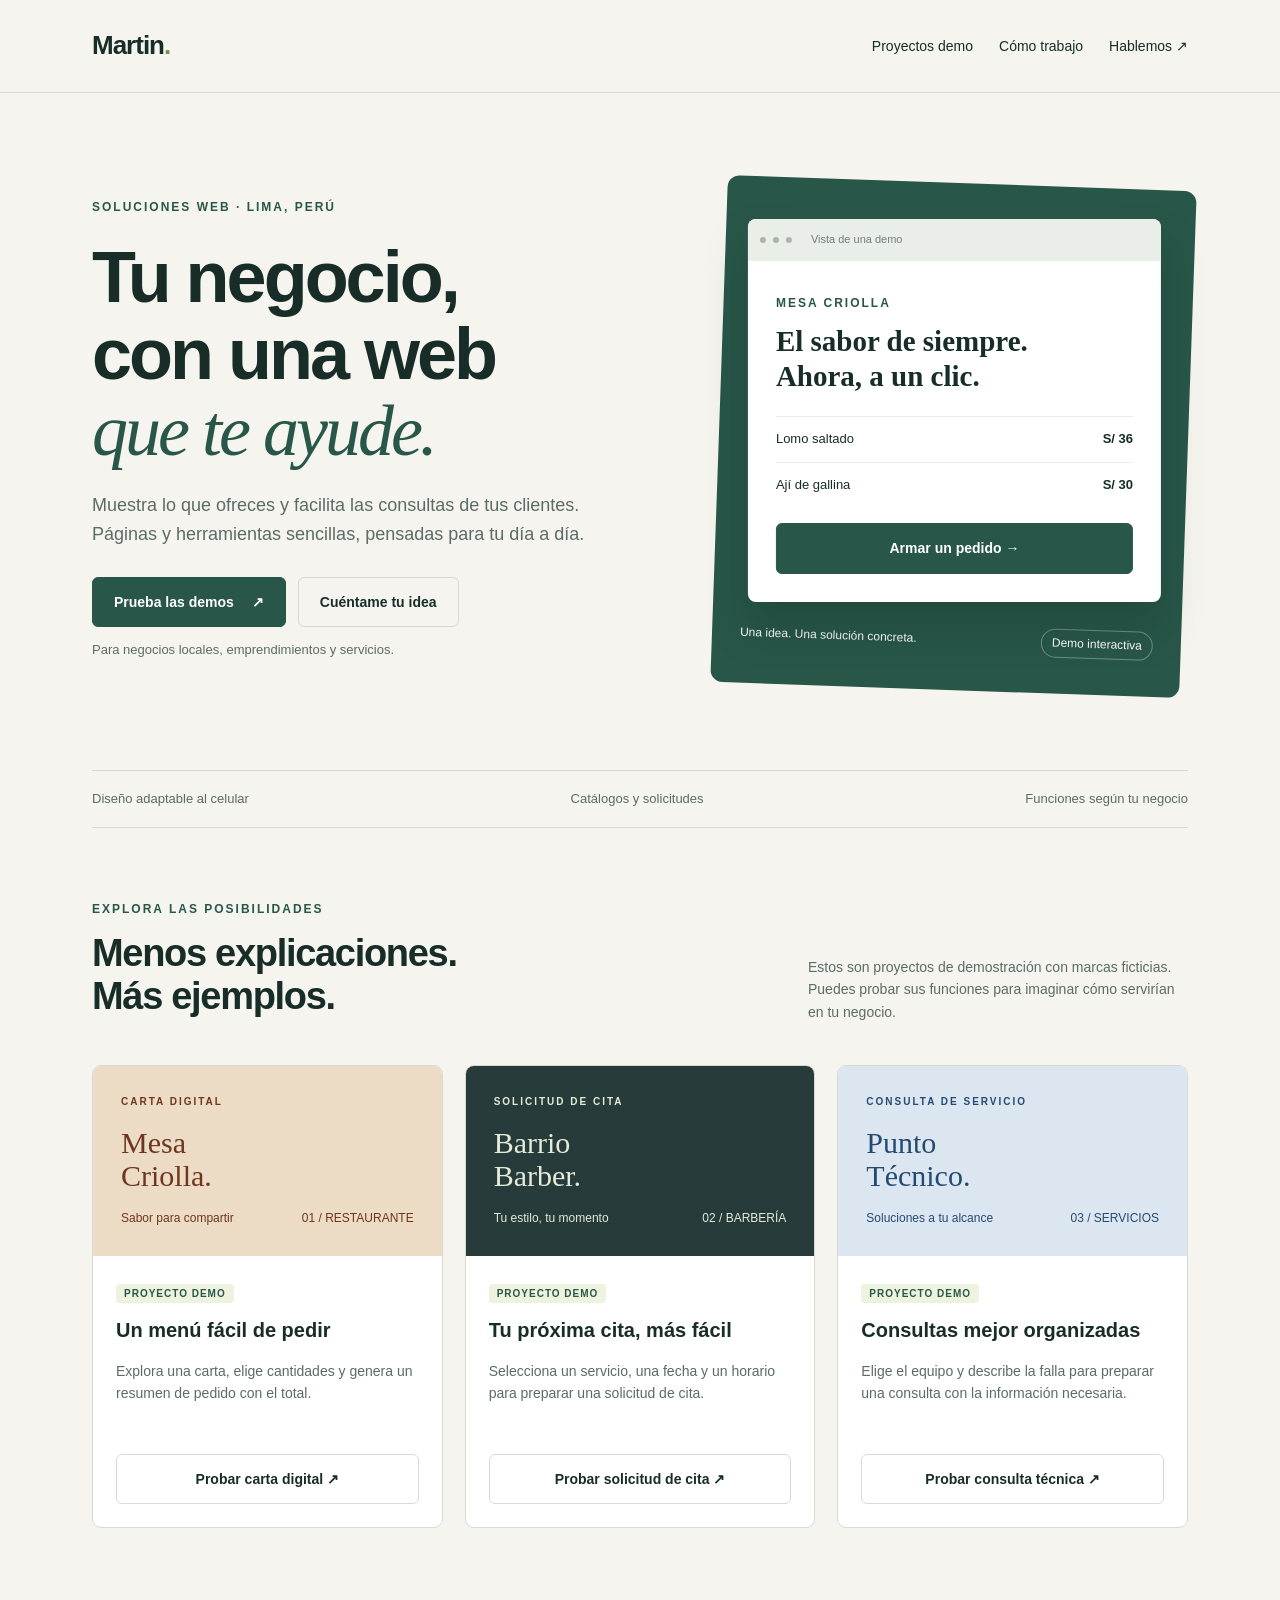
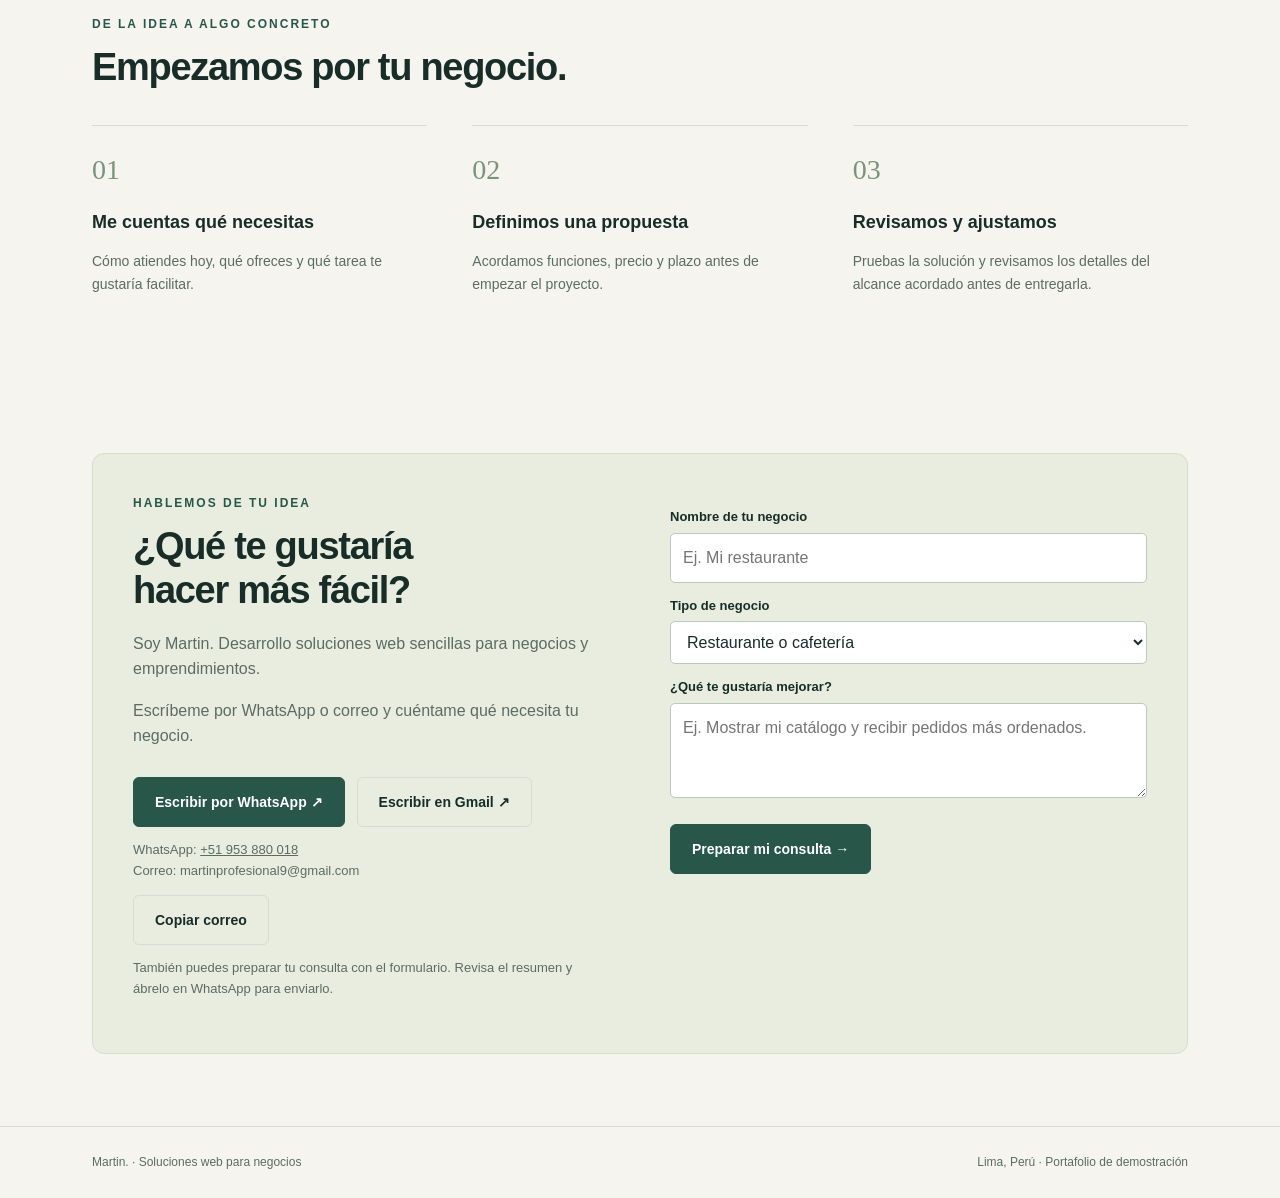
==== index.html @ ef08a2a0 "Add files via upload" ====
<!doctype html>
<html lang="es">
<head>
<meta charset="utf-8"><meta name="viewport" content="width=device-width, initial-scale=1">
<title>Martin · Webs para negocios</title>
<meta name="description" content="Páginas web y herramientas sencillas para tu negocio. Explora las demos interactivas de Martin en Lima.">
<style>
:root{--paper:#f5f4ef;--ink:#182d28;--green:#285749;--line:#d6dcd3;--muted:#5c6c64;--accent:#dbec9a}*{box-sizing:border-box}html{scroll-behavior:smooth}body{margin:0;background:var(--paper);color:var(--ink);font:16px/1.6 'Segoe UI',sans-serif}a{color:inherit}button,input,select,textarea{font:inherit}button,a,input,textarea,select{outline-offset:5px}button{cursor:pointer}.wrap{max-width:1160px;margin:auto;padding:0 32px}header{padding:25px 0;border-bottom:1px solid var(--line)}nav{display:flex;align-items:center;justify-content:space-between;gap:20px}.brand{text-decoration:none;font-weight:750;font-size:26px;letter-spacing:-1px}.brand span{color:#709443}nav .links{display:flex;gap:26px;font-size:14px}nav a{text-decoration:none}.hero{display:grid;grid-template-columns:1.2fr 1fr;gap:64px;align-items:center;padding:90px 0 80px}.eyebrow{text-transform:uppercase;font-size:12px;letter-spacing:2px;font-weight:700;color:var(--green)}h1{font-size:clamp(42px,5.8vw,72px);line-height:1.06;letter-spacing:-3px;font-weight:650;margin:22px 0}h1 em{font-family:Georgia,serif;font-weight:400;color:var(--green)}.lead{color:var(--muted);font-size:18px;max-width:510px} .btn{display:inline-flex;align-items:center;justify-content:center;gap:18px;background:var(--green);color:white;border:1px solid var(--green);padding:13px 21px;border-radius:6px;text-decoration:none;font-weight:600;font-size:14px}.btn.light{background:transparent;color:var(--ink);border-color:var(--line)}.actions{display:flex;gap:12px;flex-wrap:wrap;margin-top:28px}.small{font-size:13px;color:var(--muted)}.preview{background:var(--green);padding:36px 28px;border-radius:12px;position:relative;transform:rotate(2deg)}.window{background:#fff;border-radius:8px;overflow:hidden;box-shadow:0 25px 40px #10251d40;transform:rotate(-2deg)}.windowbar{background:#e9eee8;padding:12px;color:#708078;font-size:11px;display:flex;gap:7px;align-items:center}.dot{width:6px;height:6px;background:#a8b6a8;border-radius:50%}.windowbody{padding:28px}.windowbody h3{font-family:Georgia,serif;font-size:29px;line-height:1.2;margin:10px 0 22px}.productline{display:flex;justify-content:space-between;border-top:1px solid #e9eee8;padding:12px 0;font-size:13px}.previewnote{display:flex;justify-content:space-between;align-items:center;color:white;font-size:12px;margin-top:23px}.pill{border:1px solid #ffffff55;padding:4px 10px;border-radius:30px}.strip{display:flex;gap:20px;justify-content:space-between;border-block:1px solid var(--line);padding:18px 0;color:var(--muted);font-size:13px}section{padding:72px 0}h2{font-size:38px;line-height:1.15;letter-spacing:-1.3px;margin:12px 0 18px}.sectionhead{display:flex;justify-content:space-between;align-items:end;gap:30px;margin-bottom:28px}.sectionhead p{max-width:380px;color:var(--muted);font-size:14px}.projects{display:grid;grid-template-columns:repeat(3,1fr);gap:22px}.card{background:white;border:1px solid var(--line);border-radius:9px;overflow:hidden}.cardart{height:190px;padding:28px;display:flex;flex-direction:column;justify-content:space-between}.food{background:#ecdbc5;color:#6f351e}.barber{background:#263b3a;color:#e4ebd9}.tech{background:#dce6f0;color:#254a70}.arttag{font-size:10px;letter-spacing:2px;font-weight:700}.arttitle{font-family:Georgia,serif;font-size:30px;line-height:1.1}.artbottom{display:flex;justify-content:space-between;font-size:12px}.cardbody{padding:23px}.cardbody h3{margin:9px 0;font-size:20px}.cardbody p{color:var(--muted);font-size:14px;min-height:68px}.badge{font-size:10px;font-weight:700;letter-spacing:1px;color:var(--green);background:#edf3df;padding:4px 8px;border-radius:4px}.card button{width:100%;margin-top:12px}.process{display:grid;grid-template-columns:repeat(3,1fr);gap:45px;margin-top:35px}.step{border-top:1px solid var(--line);padding-top:22px}.num{font-family:Georgia,serif;color:#79947b;font-size:28px}.step h3{font-size:18px;margin:15px 0 9px}.step p{font-size:14px;color:var(--muted)}.contact{background:#e8eddf;border:1px solid #d4dfc7;border-radius:12px;padding:40px;display:grid;grid-template-columns:1fr 1fr;gap:60px}.contact p{color:var(--muted)}label{display:block;font-size:13px;font-weight:600;margin:13px 0 5px}input,select,textarea{width:100%;padding:11px 12px;background:#fff;border:1px solid #bbc9bb;border-radius:5px;color:var(--ink)}textarea{min-height:95px;resize:vertical}form .btn{margin-top:18px}.feedback{background:#edf3df;border-left:3px solid var(--green);padding:14px;margin-top:18px;font-size:14px;white-space:pre-line}.feedback:empty{display:none}footer{border-top:1px solid var(--line);padding:26px 0;font-size:12px;color:var(--muted)}footer .wrap{display:flex;justify-content:space-between;gap:20px}dialog{width:min(640px,94vw);border:0;border-radius:12px;padding:0;color:var(--ink);max-height:90vh}dialog::backdrop{background:#0c221bd0}.modalhead{display:flex;justify-content:space-between;align-items:start;padding:24px 28px;border-bottom:1px solid var(--line)}.modalhead h2{font-size:26px;margin:5px 0}.close{border:1px solid var(--line);background:white;border-radius:50%;width:36px;height:36px;font-size:20px}.modalbody{padding:5px 28px 28px}.demo-note{background:#f3f2e9;padding:12px;font-size:12px;color:#626858}.menuitem{display:flex;justify-content:space-between;align-items:center;gap:10px;border-bottom:1px solid var(--line);padding:16px 0}.menuitem p{font-size:12px;color:var(--muted);margin:2px 0}.qty{display:flex;align-items:center;gap:10px}.qty button{width:30px;height:30px;border:1px solid var(--line);background:white;border-radius:4px}.total{font-size:22px;font-weight:700;text-align:right;margin:20px 0}.hidden{display:none}@media(max-width:800px){.hero{grid-template-columns:1fr;gap:38px;padding:45px 0}.preview{max-width:460px;margin:auto;width:100%}.projects,.process{grid-template-columns:1fr}.cardart{height:175px}.cardbody p{min-height:0}.contact{grid-template-columns:1fr;gap:15px;padding:25px}.sectionhead{display:block}.strip{flex-wrap:wrap;gap:8px 22px}.wrap{padding-inline:22px}h1{letter-spacing:-2px}.links a:first-child{display:none}section{padding:48px 0}footer .wrap{flex-direction:column}.process{gap:18px}}
</style>
</head>
<body>
<header><nav class="wrap"><a class="brand" href="#">Martin<span>.</span></a><div class="links"><a href="#proyectos">Proyectos demo</a><a href="#proceso">Cómo trabajo</a><a href="#contacto">Hablemos ↗</a></div></nav></header>
<main class="wrap">
<div class="hero"><div><div class="eyebrow">Soluciones web · Lima, Perú</div><h1>Tu negocio,<br>con una web<br><em>que te ayude.</em></h1><p class="lead">Muestra lo que ofreces y facilita las consultas de tus clientes. Páginas y herramientas sencillas, pensadas para tu día a día.</p><div class="actions"><a class="btn" href="#proyectos">Prueba las demos <span>↗</span></a><a class="btn light" href="#contacto">Cuéntame tu idea</a></div><p class="small">Para negocios locales, emprendimientos y servicios.</p></div><div class="preview" aria-label="Ejemplo visual de una carta digital"><div class="window"><div class="windowbar"><span class="dot"></span><span class="dot"></span><span class="dot"></span><span style="margin-left:12px">Vista de una demo</span></div><div class="windowbody"><span class="eyebrow">Mesa Criolla</span><h3>El sabor de siempre.<br>Ahora, a un clic.</h3><div class="productline"><span>Lomo saltado</span><strong>S/ 36</strong></div><div class="productline"><span>Ají de gallina</span><strong>S/ 30</strong></div><a class="btn" style="width:100%;margin-top:16px" href="demos/mesa-criolla/">Armar un pedido →</a></div></div><div class="previewnote"><span>Una idea. Una solución concreta.</span><span class="pill">Demo interactiva</span></div></div></div>
<div class="strip"><span>Diseño adaptable al celular</span><span>Catálogos y solicitudes</span><span>Funciones según tu negocio</span></div>
<section id="proyectos"><div class="sectionhead"><div><div class="eyebrow">Explora las posibilidades</div><h2>Menos explicaciones.<br>Más ejemplos.</h2></div><p>Estos son proyectos de demostración con marcas ficticias. Puedes probar sus funciones para imaginar cómo servirían en tu negocio.</p></div><div class="projects">
<article class="card"><div class="cardart food"><span class="arttag">CARTA DIGITAL</span><span class="arttitle">Mesa<br>Criolla.</span><div class="artbottom"><span>Sabor para compartir</span><span>01 / RESTAURANTE</span></div></div><div class="cardbody"><span class="badge">PROYECTO DEMO</span><h3>Un menú fácil de pedir</h3><p>Explora una carta, elige cantidades y genera un resumen de pedido con el total.</p><a class="btn light" style="width:100%;margin-top:12px" href="demos/mesa-criolla/">Probar carta digital ↗</a></div></article>
<article class="card"><div class="cardart barber"><span class="arttag">SOLICITUD DE CITA</span><span class="arttitle">Barrio<br>Barber.</span><div class="artbottom"><span>Tu estilo, tu momento</span><span>02 / BARBERÍA</span></div></div><div class="cardbody"><span class="badge">PROYECTO DEMO</span><h3>Tu próxima cita, más fácil</h3><p>Selecciona un servicio, una fecha y un horario para preparar una solicitud de cita.</p><a class="btn light" style="width:100%;margin-top:12px" href="demos/barrio-barber/">Probar solicitud de cita ↗</a></div></article>
<article class="card"><div class="cardart tech"><span class="arttag">CONSULTA DE SERVICIO</span><span class="arttitle">Punto<br>Técnico.</span><div class="artbottom"><span>Soluciones a tu alcance</span><span>03 / SERVICIOS</span></div></div><div class="cardbody"><span class="badge">PROYECTO DEMO</span><h3>Consultas mejor organizadas</h3><p>Elige el equipo y describe la falla para preparar una consulta con la información necesaria.</p><a class="btn light" style="width:100%;margin-top:12px" href="demos/punto-tecnico/">Probar consulta técnica ↗</a></div></article>
</div></section>
<section id="proceso" style="padding-top:15px"><div class="eyebrow">De la idea a algo concreto</div><h2>Empezamos por tu negocio.</h2><div class="process"><div class="step"><span class="num">01</span><h3>Me cuentas qué necesitas</h3><p>Cómo atiendes hoy, qué ofreces y qué tarea te gustaría facilitar.</p></div><div class="step"><span class="num">02</span><h3>Definimos una propuesta</h3><p>Acordamos funciones, precio y plazo antes de empezar el proyecto.</p></div><div class="step"><span class="num">03</span><h3>Revisamos y ajustamos</h3><p>Pruebas la solución y revisamos los detalles del alcance acordado antes de entregarla.</p></div></div></section>
<section id="contacto"><div class="contact"><div><div class="eyebrow">Hablemos de tu idea</div><h2>¿Qué te gustaría<br>hacer más fácil?</h2><p>Soy Martin. Desarrollo soluciones web sencillas para negocios y emprendimientos.</p><p>Escríbeme por WhatsApp o correo y cuéntame qué necesita tu negocio.</p><div class="actions"><a class="btn" href="https://wa.me/51953880018?text=Hola%20Martin%2C%20me%20interesa%20una%20web%20para%20mi%20negocio." target="_blank" rel="noopener noreferrer">Escribir por WhatsApp ↗</a><a class="btn light" href="https://mail.google.com/mail/?view=cm&amp;fs=1&amp;to=martinprofesional9%40gmail.com&amp;su=Consulta%20sobre%20una%20web%20para%20mi%20negocio" target="_blank" rel="noopener noreferrer">Escribir en Gmail ↗</a></div><p class="small">WhatsApp: <a href="https://wa.me/51953880018" target="_blank" rel="noopener noreferrer">+51 953 880 018</a><br>Correo: <span id="contact-email" style="overflow-wrap:anywhere;user-select:all">martinprofesional9@gmail.com</span></p><button class="btn light" id="copy-email" type="button">Copiar correo</button><p class="small" id="email-status" role="status" aria-live="polite"></p><p class="small">También puedes preparar tu consulta con el formulario. Revisa el resumen y ábrelo en WhatsApp para enviarlo.</p></div><form id="brief"><label for="business">Nombre de tu negocio</label><input id="business" required maxlength="100" placeholder="Ej. Mi restaurante"><label for="sector">Tipo de negocio</label><select id="sector"><option>Restaurante o cafetería</option><option>Barbería o salón</option><option>Tienda</option><option>Servicios técnicos</option><option>Otro negocio</option></select><label for="need">¿Qué te gustaría mejorar?</label><textarea id="need" required maxlength="1200" placeholder="Ej. Mostrar mi catálogo y recibir pedidos más ordenados."></textarea><button class="btn" type="submit">Preparar mi consulta →</button><div id="brief-result" class="feedback" role="status"></div><div class="actions"><a id="send-whatsapp" class="btn hidden" target="_blank" rel="noopener noreferrer">Abrir consulta en WhatsApp ↗</a><button id="copy" class="btn light hidden" type="button">Copiar consulta</button></div></form></div></section>
</main><footer><div class="wrap"><span>Martin. · Soluciones web para negocios</span><span>Lima, Perú · Portafolio de demostración</span></div></footer>
<dialog id="demo"><div class="modalhead"><div><span class="badge">DEMO INTERACTIVA</span><h2 id="demo-title"></h2></div><button class="close" aria-label="Cerrar demostración">×</button></div><div class="modalbody"><p class="demo-note">Negocio ficticio. Esta prueba no envía pedidos, no reserva horarios y no almacena datos.</p><div id="demo-content"></div></div></dialog>
<script>
const $=s=>document.querySelector(s), modal=$('#demo');let counts=[0,0,0];const dishes=[['Lomo saltado','Carne, papas y arroz',28],['Ají de gallina','Crema de ají amarillo y arroz',22],['Chicha morada','Vaso de 500 ml',6]];
function money(n){return 'S/ '+n.toFixed(2)}
function food(){counts=[0,0,0];$('#demo-content').innerHTML=dishes.map((d,i)=>`<div class="menuitem"><div><strong>${d[0]}</strong><p>${d[1]}</p><span>${money(d[2])}</span></div><div class="qty"><button type="button" aria-label="Quitar ${d[0]}" data-i="${i}" data-d="-1">−</button><span id="q${i}">0</span><button type="button" aria-label="Agregar ${d[0]}" data-i="${i}" data-d="1">+</button></div></div>`).join('')+'<div class="total" id="total">Total: S/ 0.00</div><button class="btn" id="order">Preparar pedido</button><div class="feedback" id="demo-result" role="status"></div>';$('#demo-content').querySelectorAll('[data-i]').forEach(b=>b.onclick=()=>{let i=Number(b.dataset.i);counts[i]=Math.max(0,Math.min(20,counts[i]+Number(b.dataset.d)));$('#q'+i).textContent=counts[i];$('#total').textContent='Total: '+money(counts.reduce((sum,q,j)=>sum+q*dishes[j][2],0));$('#demo-result').textContent=''});$('#order').onclick=()=>{$('#demo-result').textContent=counts.some(Boolean)?'Pedido de ejemplo:\n'+dishes.map((d,i)=>counts[i]?counts[i]+' × '+d[0]:null).filter(Boolean).join('\n')+'\nTotal: '+money(counts.reduce((s,q,i)=>s+q*dishes[i][2],0))+'\nSimulación: el pedido no se ha enviado.':'Agrega al menos un producto para continuar.'}}
function service(type){let barber=type==='barberia';$('#demo-content').innerHTML=barber?'<form id="demo-form"><label for="service">Servicio</label><select id="service"><option>Corte clásico · S/ 25</option><option>Corte + barba · S/ 40</option><option>Perfilado de barba · S/ 18</option></select><label for="date">Fecha</label><input type="date" id="date" required><label for="time">Horario de ejemplo</label><select id="time"><option>10:00</option><option>11:00</option><option>15:00</option><option>16:00</option></select><label for="visitor">Tu nombre</label><input id="visitor" required maxlength="80" autocomplete="off"><button class="btn" type="submit">Preparar solicitud</button></form>':'<form id="demo-form"><label for="device">Equipo</label><select id="device"><option>Laptop</option><option>Computadora de escritorio</option><option>Impresora</option></select><label for="issue">¿Qué problema presenta?</label><textarea id="issue" required maxlength="800" placeholder="Ej. Enciende, pero funciona muy lento."></textarea><label for="urgency">¿Cuándo necesitas atención?</label><select id="urgency"><option>Lo antes posible</option><option>Durante esta semana</option><option>Solo quiero consultar</option></select><button class="btn" type="submit">Preparar consulta</button></form>';$('#demo-content').insertAdjacentHTML('beforeend','<div class="feedback" id="demo-result" role="status"></div>');if(barber){let today=new Date(),local=new Date(today.getTime()-today.getTimezoneOffset()*60000).toISOString().slice(0,10);$('#date').min=local;$('#date').value=local}$('#demo-form').onsubmit=e=>{e.preventDefault();if(barber&&$('#date').value<$('#date').min){$('#demo-result').textContent='Selecciona una fecha actual o futura.';return}$('#demo-result').textContent=barber?'Solicitud de ejemplo:\n'+$('#visitor').value.trim()+' · '+$('#service').value+'\n'+$('#date').value+' a las '+$('#time').value+'\nPendiente de confirmación. No se ha reservado ni enviado nada.':'Consulta de ejemplo:\nEquipo: '+$('#device').value+'\nProblema: '+$('#issue').value.trim()+'\nAtención: '+$('#urgency').value+'\nEl diagnóstico y el precio se definirían tras revisar el equipo. Consulta no enviada.'}}
document.querySelectorAll('[data-demo]').forEach(b=>b.onclick=()=>{let type=b.dataset.demo;$('#demo-title').textContent=type==='restaurante'?'Mesa Criolla':type==='barberia'?'Barrio Barber':'Punto Técnico';type==='restaurante'?food():service(type);modal.showModal()});$('.close').onclick=()=>modal.close();modal.addEventListener('click',e=>{if(e.target===modal){let r=modal.getBoundingClientRect();if(e.clientX<r.left||e.clientX>r.right||e.clientY<r.top||e.clientY>r.bottom)modal.close()}});
$('#brief').onsubmit=e=>{e.preventDefault();$('#brief-result').textContent='Hola Martin. Mi negocio es '+$('#business').value.trim()+' ('+$('#sector').value+').\nMe gustaría: '+$('#need').value.trim();$('#copy').classList.remove('hidden');$('#copy').textContent='Copiar consulta';$('#send-whatsapp').href='https://wa.me/51953880018?text='+encodeURIComponent($('#brief-result').textContent);$('#send-whatsapp').classList.remove('hidden')};$('#copy').onclick=async()=>{try{await navigator.clipboard.writeText($('#brief-result').textContent);$('#copy').textContent='Consulta copiada ✓'}catch{$('#copy').textContent='Selecciona el texto de arriba para copiarlo'}};
$('#brief').addEventListener('input',()=>{$('#send-whatsapp').classList.add('hidden');$('#copy').classList.add('hidden');$('#brief-result').textContent=''});
$('#copy-email').onclick=async()=>{const email=$('#contact-email').textContent;let copied=false;try{await navigator.clipboard.writeText(email);copied=true}catch{const field=document.createElement('textarea');field.value=email;field.style.cssText='position:fixed;opacity:0';document.body.appendChild(field);field.select();try{copied=document.execCommand('copy')}catch{}field.remove()}$('#email-status').textContent=copied?'Correo copiado. Ya puedes pegarlo en tu mensaje.':'Selecciona el correo que aparece arriba y cópialo.';$('#copy-email').textContent=copied?'Correo copiado ✓':'Copiar correo'};
</script>
</body></html>
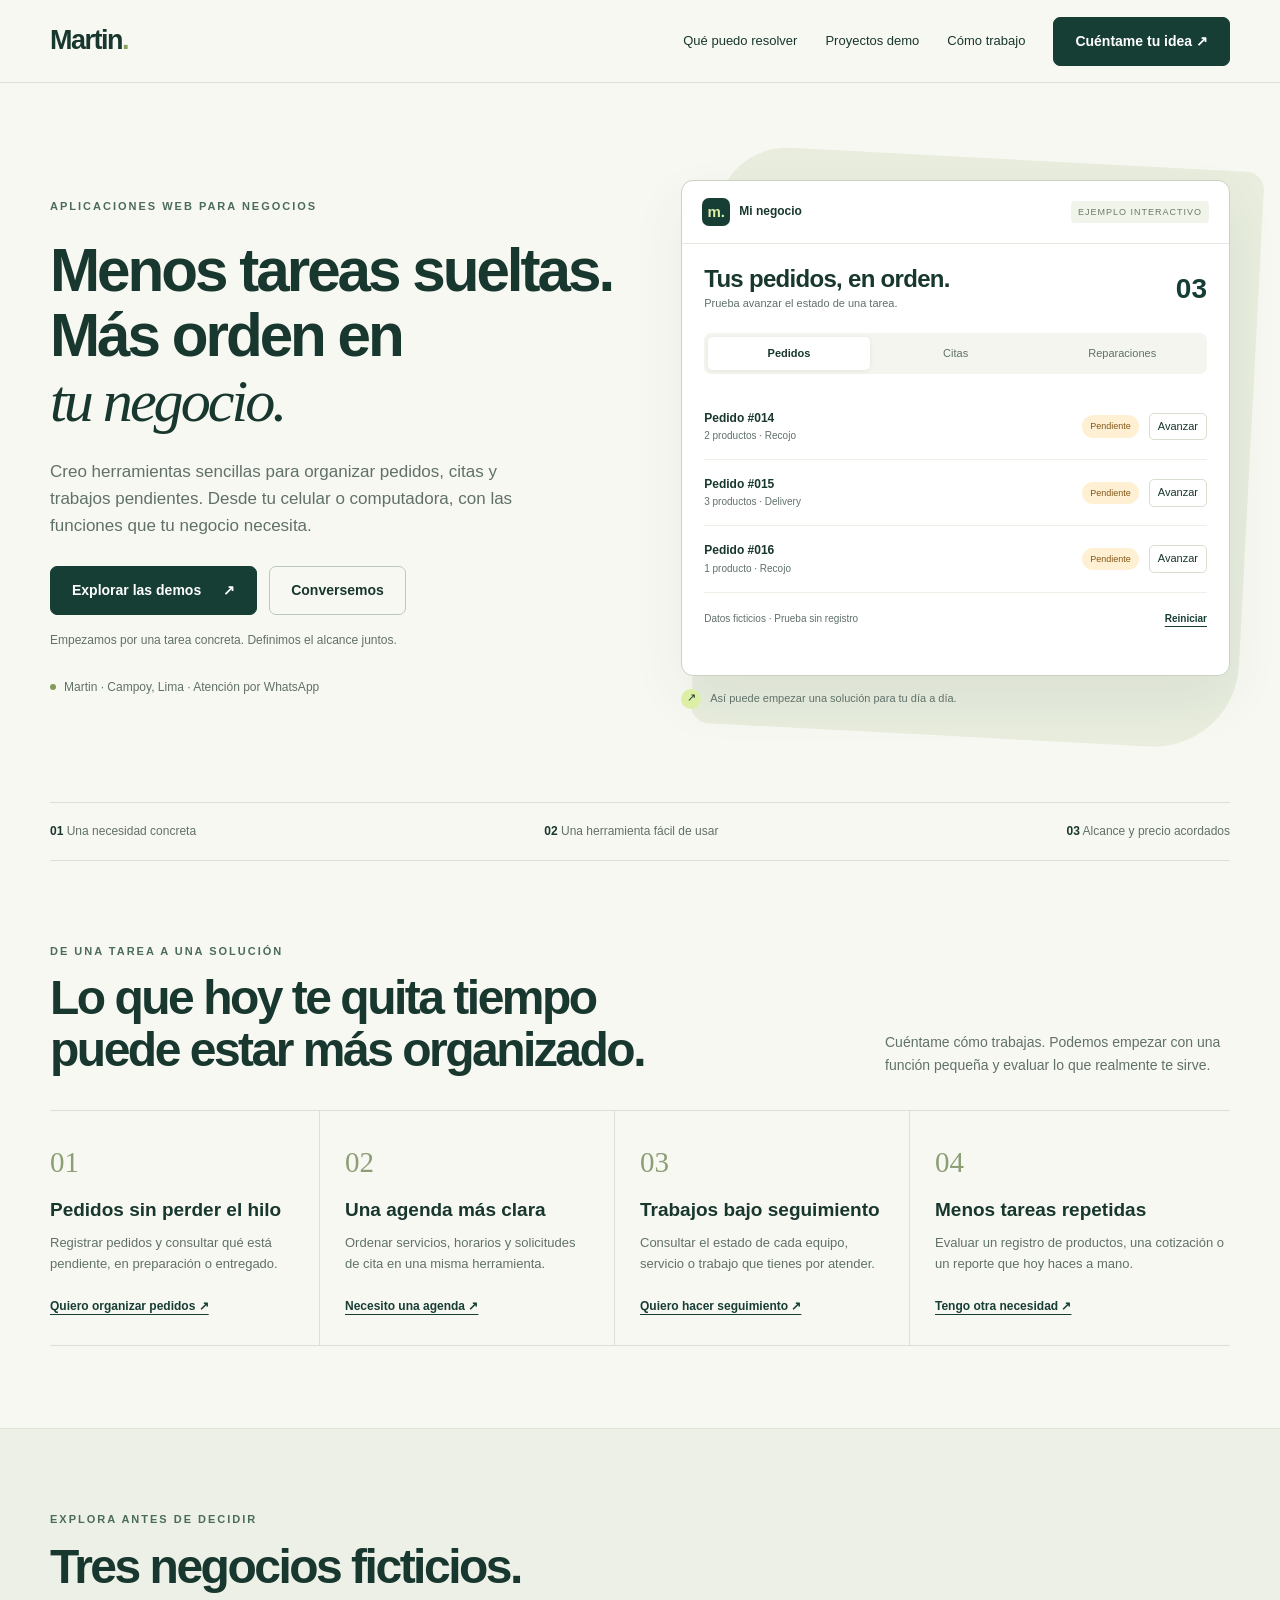
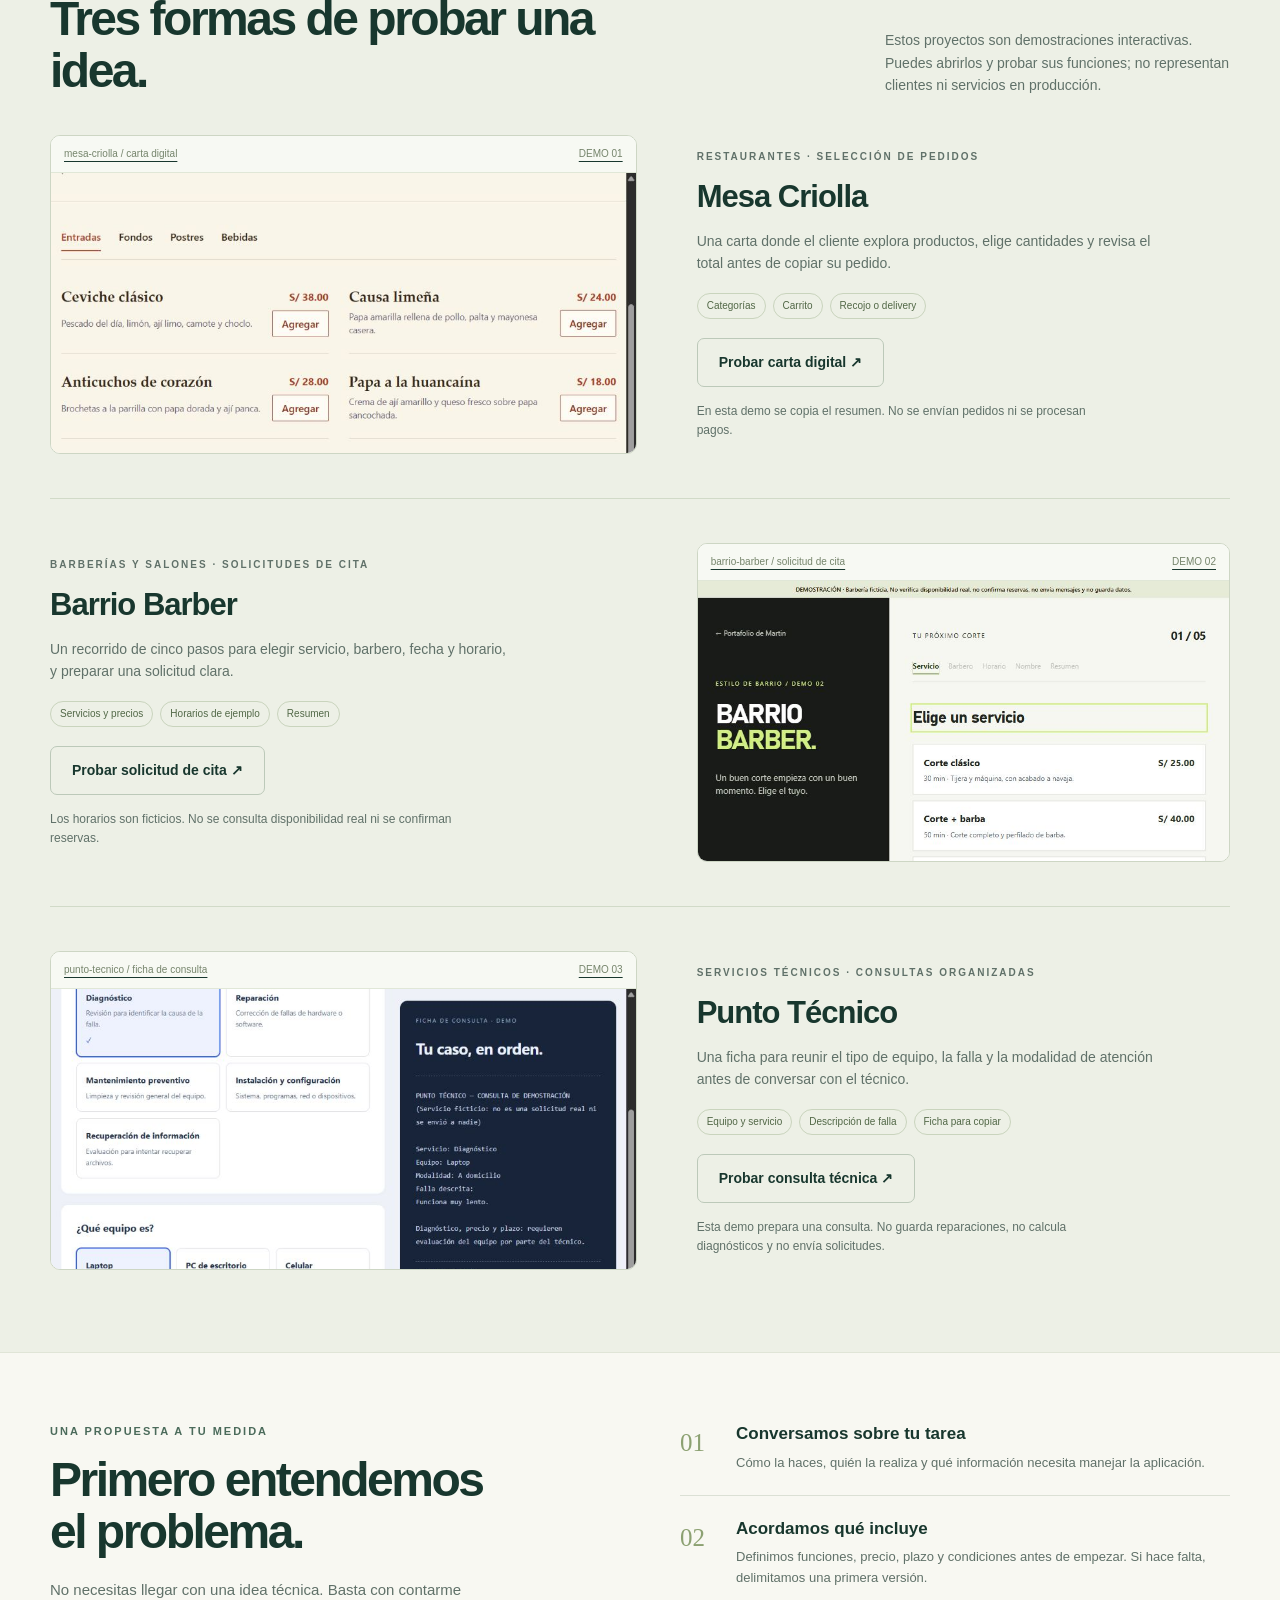
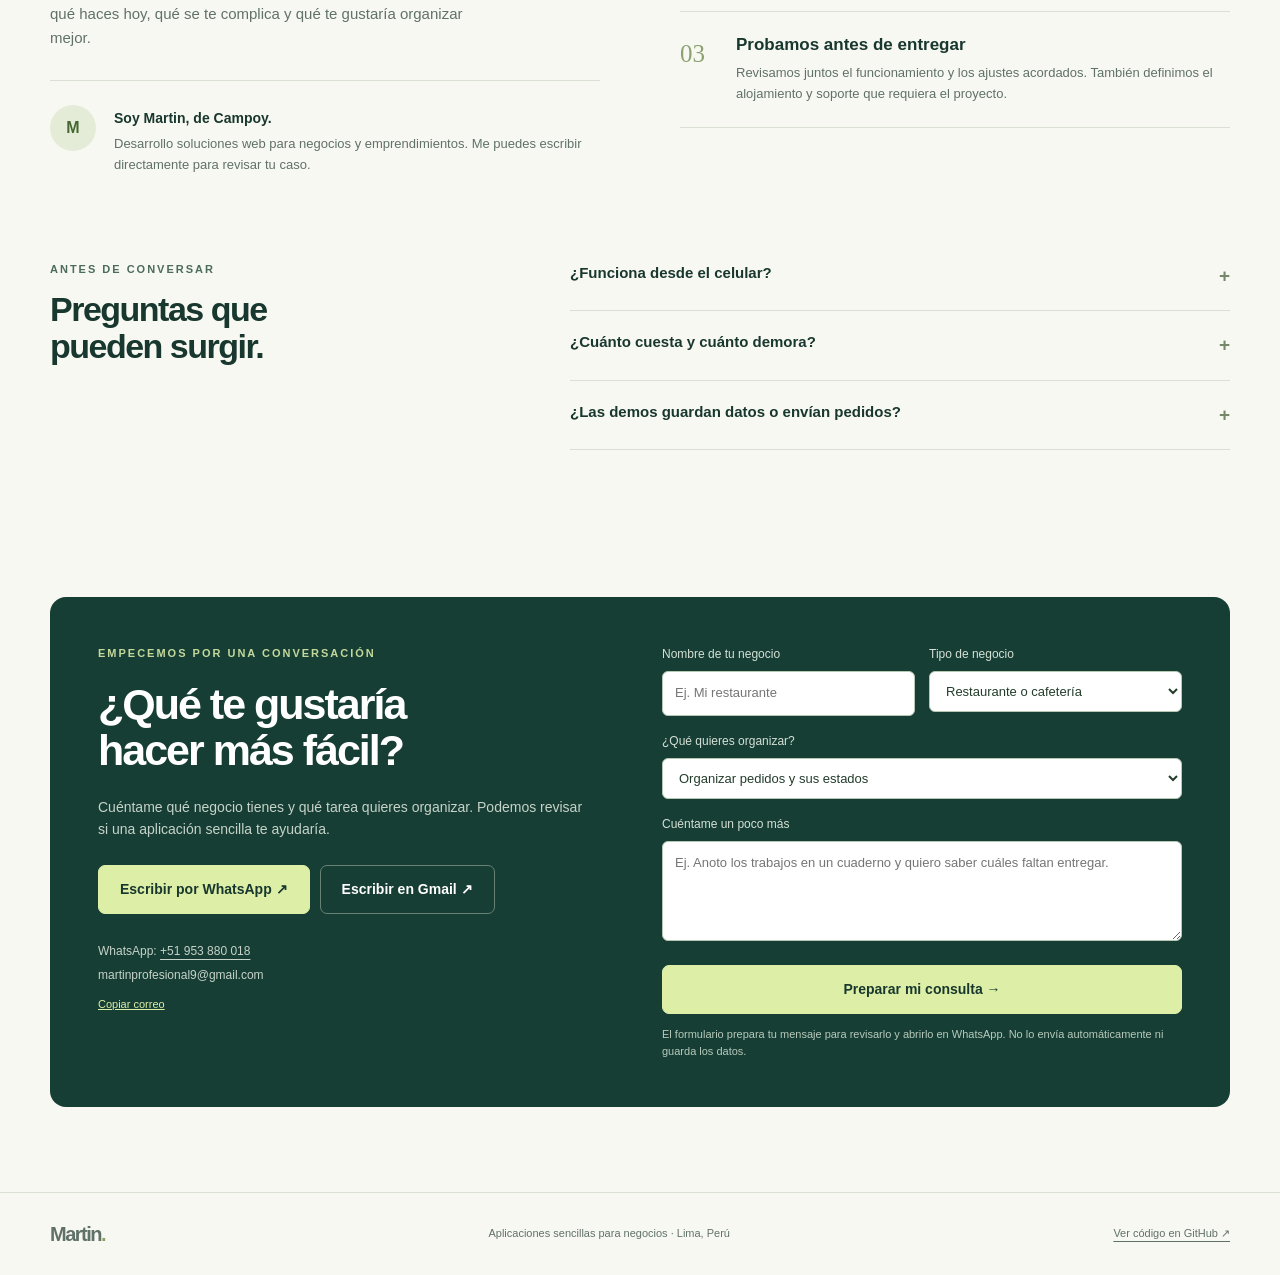
==== commit 64b8f09e: "Redesign portfolio to showcase business applications" ====
--- a/index.html
+++ b/index.html
@@ -1,35 +1,27 @@
-<!doctype html>
-<html lang="es">
-<head>
-<meta charset="utf-8"><meta name="viewport" content="width=device-width, initial-scale=1">
-<title>Martin · Webs para negocios</title>
-<meta name="description" content="Páginas web y herramientas sencillas para tu negocio. Explora las demos interactivas de Martin en Lima.">
-<style>
-:root{--paper:#f5f4ef;--ink:#182d28;--green:#285749;--line:#d6dcd3;--muted:#5c6c64;--accent:#dbec9a}*{box-sizing:border-box}html{scroll-behavior:smooth}body{margin:0;background:var(--paper);color:var(--ink);font:16px/1.6 'Segoe UI',sans-serif}a{color:inherit}button,input,select,textarea{font:inherit}button,a,input,textarea,select{outline-offset:5px}button{cursor:pointer}.wrap{max-width:1160px;margin:auto;padding:0 32px}header{padding:25px 0;border-bottom:1px solid var(--line)}nav{display:flex;align-items:center;justify-content:space-between;gap:20px}.brand{text-decoration:none;font-weight:750;font-size:26px;letter-spacing:-1px}.brand span{color:#709443}nav .links{display:flex;gap:26px;font-size:14px}nav a{text-decoration:none}.hero{display:grid;grid-template-columns:1.2fr 1fr;gap:64px;align-items:center;padding:90px 0 80px}.eyebrow{text-transform:uppercase;font-size:12px;letter-spacing:2px;font-weight:700;color:var(--green)}h1{font-size:clamp(42px,5.8vw,72px);line-height:1.06;letter-spacing:-3px;font-weight:650;margin:22px 0}h1 em{font-family:Georgia,serif;font-weight:400;color:var(--green)}.lead{color:var(--muted);font-size:18px;max-width:510px} .btn{display:inline-flex;align-items:center;justify-content:center;gap:18px;background:var(--green);color:white;border:1px solid var(--green);padding:13px 21px;border-radius:6px;text-decoration:none;font-weight:600;font-size:14px}.btn.light{background:transparent;color:var(--ink);border-color:var(--line)}.actions{display:flex;gap:12px;flex-wrap:wrap;margin-top:28px}.small{font-size:13px;color:var(--muted)}.preview{background:var(--green);padding:36px 28px;border-radius:12px;position:relative;transform:rotate(2deg)}.window{background:#fff;border-radius:8px;overflow:hidden;box-shadow:0 25px 40px #10251d40;transform:rotate(-2deg)}.windowbar{background:#e9eee8;padding:12px;color:#708078;font-size:11px;display:flex;gap:7px;align-items:center}.dot{width:6px;height:6px;background:#a8b6a8;border-radius:50%}.windowbody{padding:28px}.windowbody h3{font-family:Georgia,serif;font-size:29px;line-height:1.2;margin:10px 0 22px}.productline{display:flex;justify-content:space-between;border-top:1px solid #e9eee8;padding:12px 0;font-size:13px}.previewnote{display:flex;justify-content:space-between;align-items:center;color:white;font-size:12px;margin-top:23px}.pill{border:1px solid #ffffff55;padding:4px 10px;border-radius:30px}.strip{display:flex;gap:20px;justify-content:space-between;border-block:1px solid var(--line);padding:18px 0;color:var(--muted);font-size:13px}section{padding:72px 0}h2{font-size:38px;line-height:1.15;letter-spacing:-1.3px;margin:12px 0 18px}.sectionhead{display:flex;justify-content:space-between;align-items:end;gap:30px;margin-bottom:28px}.sectionhead p{max-width:380px;color:var(--muted);font-size:14px}.projects{display:grid;grid-template-columns:repeat(3,1fr);gap:22px}.card{background:white;border:1px solid var(--line);border-radius:9px;overflow:hidden}.cardart{height:190px;padding:28px;display:flex;flex-direction:column;justify-content:space-between}.food{background:#ecdbc5;color:#6f351e}.barber{background:#263b3a;color:#e4ebd9}.tech{background:#dce6f0;color:#254a70}.arttag{font-size:10px;letter-spacing:2px;font-weight:700}.arttitle{font-family:Georgia,serif;font-size:30px;line-height:1.1}.artbottom{display:flex;justify-content:space-between;font-size:12px}.cardbody{padding:23px}.cardbody h3{margin:9px 0;font-size:20px}.cardbody p{color:var(--muted);font-size:14px;min-height:68px}.badge{font-size:10px;font-weight:700;letter-spacing:1px;color:var(--green);background:#edf3df;padding:4px 8px;border-radius:4px}.card button{width:100%;margin-top:12px}.process{display:grid;grid-template-columns:repeat(3,1fr);gap:45px;margin-top:35px}.step{border-top:1px solid var(--line);padding-top:22px}.num{font-family:Georgia,serif;color:#79947b;font-size:28px}.step h3{font-size:18px;margin:15px 0 9px}.step p{font-size:14px;color:var(--muted)}.contact{background:#e8eddf;border:1px solid #d4dfc7;border-radius:12px;padding:40px;display:grid;grid-template-columns:1fr 1fr;gap:60px}.contact p{color:var(--muted)}label{display:block;font-size:13px;font-weight:600;margin:13px 0 5px}input,select,textarea{width:100%;padding:11px 12px;background:#fff;border:1px solid #bbc9bb;border-radius:5px;color:var(--ink)}textarea{min-height:95px;resize:vertical}form .btn{margin-top:18px}.feedback{background:#edf3df;border-left:3px solid var(--green);padding:14px;margin-top:18px;font-size:14px;white-space:pre-line}.feedback:empty{display:none}footer{border-top:1px solid var(--line);padding:26px 0;font-size:12px;color:var(--muted)}footer .wrap{display:flex;justify-content:space-between;gap:20px}dialog{width:min(640px,94vw);border:0;border-radius:12px;padding:0;color:var(--ink);max-height:90vh}dialog::backdrop{background:#0c221bd0}.modalhead{display:flex;justify-content:space-between;align-items:start;padding:24px 28px;border-bottom:1px solid var(--line)}.modalhead h2{font-size:26px;margin:5px 0}.close{border:1px solid var(--line);background:white;border-radius:50%;width:36px;height:36px;font-size:20px}.modalbody{padding:5px 28px 28px}.demo-note{background:#f3f2e9;padding:12px;font-size:12px;color:#626858}.menuitem{display:flex;justify-content:space-between;align-items:center;gap:10px;border-bottom:1px solid var(--line);padding:16px 0}.menuitem p{font-size:12px;color:var(--muted);margin:2px 0}.qty{display:flex;align-items:center;gap:10px}.qty button{width:30px;height:30px;border:1px solid var(--line);background:white;border-radius:4px}.total{font-size:22px;font-weight:700;text-align:right;margin:20px 0}.hidden{display:none}@media(max-width:800px){.hero{grid-template-columns:1fr;gap:38px;padding:45px 0}.preview{max-width:460px;margin:auto;width:100%}.projects,.process{grid-template-columns:1fr}.cardart{height:175px}.cardbody p{min-height:0}.contact{grid-template-columns:1fr;gap:15px;padding:25px}.sectionhead{display:block}.strip{flex-wrap:wrap;gap:8px 22px}.wrap{padding-inline:22px}h1{letter-spacing:-2px}.links a:first-child{display:none}section{padding:48px 0}footer .wrap{flex-direction:column}.process{gap:18px}}
-</style>
-</head>
-<body>
-<header><nav class="wrap"><a class="brand" href="#">Martin<span>.</span></a><div class="links"><a href="#proyectos">Proyectos demo</a><a href="#proceso">Cómo trabajo</a><a href="#contacto">Hablemos ↗</a></div></nav></header>
-<main class="wrap">
-<div class="hero"><div><div class="eyebrow">Soluciones web · Lima, Perú</div><h1>Tu negocio,<br>con una web<br><em>que te ayude.</em></h1><p class="lead">Muestra lo que ofreces y facilita las consultas de tus clientes. Páginas y herramientas sencillas, pensadas para tu día a día.</p><div class="actions"><a class="btn" href="#proyectos">Prueba las demos <span>↗</span></a><a class="btn light" href="#contacto">Cuéntame tu idea</a></div><p class="small">Para negocios locales, emprendimientos y servicios.</p></div><div class="preview" aria-label="Ejemplo visual de una carta digital"><div class="window"><div class="windowbar"><span class="dot"></span><span class="dot"></span><span class="dot"></span><span style="margin-left:12px">Vista de una demo</span></div><div class="windowbody"><span class="eyebrow">Mesa Criolla</span><h3>El sabor de siempre.<br>Ahora, a un clic.</h3><div class="productline"><span>Lomo saltado</span><strong>S/ 36</strong></div><div class="productline"><span>Ají de gallina</span><strong>S/ 30</strong></div><a class="btn" style="width:100%;margin-top:16px" href="demos/mesa-criolla/">Armar un pedido →</a></div></div><div class="previewnote"><span>Una idea. Una solución concreta.</span><span class="pill">Demo interactiva</span></div></div></div>
-<div class="strip"><span>Diseño adaptable al celular</span><span>Catálogos y solicitudes</span><span>Funciones según tu negocio</span></div>
-<section id="proyectos"><div class="sectionhead"><div><div class="eyebrow">Explora las posibilidades</div><h2>Menos explicaciones.<br>Más ejemplos.</h2></div><p>Estos son proyectos de demostración con marcas ficticias. Puedes probar sus funciones para imaginar cómo servirían en tu negocio.</p></div><div class="projects">
-<article class="card"><div class="cardart food"><span class="arttag">CARTA DIGITAL</span><span class="arttitle">Mesa<br>Criolla.</span><div class="artbottom"><span>Sabor para compartir</span><span>01 / RESTAURANTE</span></div></div><div class="cardbody"><span class="badge">PROYECTO DEMO</span><h3>Un menú fácil de pedir</h3><p>Explora una carta, elige cantidades y genera un resumen de pedido con el total.</p><a class="btn light" style="width:100%;margin-top:12px" href="demos/mesa-criolla/">Probar carta digital ↗</a></div></article>
-<article class="card"><div class="cardart barber"><span class="arttag">SOLICITUD DE CITA</span><span class="arttitle">Barrio<br>Barber.</span><div class="artbottom"><span>Tu estilo, tu momento</span><span>02 / BARBERÍA</span></div></div><div class="cardbody"><span class="badge">PROYECTO DEMO</span><h3>Tu próxima cita, más fácil</h3><p>Selecciona un servicio, una fecha y un horario para preparar una solicitud de cita.</p><a class="btn light" style="width:100%;margin-top:12px" href="demos/barrio-barber/">Probar solicitud de cita ↗</a></div></article>
-<article class="card"><div class="cardart tech"><span class="arttag">CONSULTA DE SERVICIO</span><span class="arttitle">Punto<br>Técnico.</span><div class="artbottom"><span>Soluciones a tu alcance</span><span>03 / SERVICIOS</span></div></div><div class="cardbody"><span class="badge">PROYECTO DEMO</span><h3>Consultas mejor organizadas</h3><p>Elige el equipo y describe la falla para preparar una consulta con la información necesaria.</p><a class="btn light" style="width:100%;margin-top:12px" href="demos/punto-tecnico/">Probar consulta técnica ↗</a></div></article>
-</div></section>
-<section id="proceso" style="padding-top:15px"><div class="eyebrow">De la idea a algo concreto</div><h2>Empezamos por tu negocio.</h2><div class="process"><div class="step"><span class="num">01</span><h3>Me cuentas qué necesitas</h3><p>Cómo atiendes hoy, qué ofreces y qué tarea te gustaría facilitar.</p></div><div class="step"><span class="num">02</span><h3>Definimos una propuesta</h3><p>Acordamos funciones, precio y plazo antes de empezar el proyecto.</p></div><div class="step"><span class="num">03</span><h3>Revisamos y ajustamos</h3><p>Pruebas la solución y revisamos los detalles del alcance acordado antes de entregarla.</p></div></div></section>
-<section id="contacto"><div class="contact"><div><div class="eyebrow">Hablemos de tu idea</div><h2>¿Qué te gustaría<br>hacer más fácil?</h2><p>Soy Martin. Desarrollo soluciones web sencillas para negocios y emprendimientos.</p><p>Escríbeme por WhatsApp o correo y cuéntame qué necesita tu negocio.</p><div class="actions"><a class="btn" href="https://wa.me/51953880018?text=Hola%20Martin%2C%20me%20interesa%20una%20web%20para%20mi%20negocio." target="_blank" rel="noopener noreferrer">Escribir por WhatsApp ↗</a><a class="btn light" href="https://mail.google.com/mail/?view=cm&amp;fs=1&amp;to=martinprofesional9%40gmail.com&amp;su=Consulta%20sobre%20una%20web%20para%20mi%20negocio" target="_blank" rel="noopener noreferrer">Escribir en Gmail ↗</a></div><p class="small">WhatsApp: <a href="https://wa.me/51953880018" target="_blank" rel="noopener noreferrer">+51 953 880 018</a><br>Correo: <span id="contact-email" style="overflow-wrap:anywhere;user-select:all">martinprofesional9@gmail.com</span></p><button class="btn light" id="copy-email" type="button">Copiar correo</button><p class="small" id="email-status" role="status" aria-live="polite"></p><p class="small">También puedes preparar tu consulta con el formulario. Revisa el resumen y ábrelo en WhatsApp para enviarlo.</p></div><form id="brief"><label for="business">Nombre de tu negocio</label><input id="business" required maxlength="100" placeholder="Ej. Mi restaurante"><label for="sector">Tipo de negocio</label><select id="sector"><option>Restaurante o cafetería</option><option>Barbería o salón</option><option>Tienda</option><option>Servicios técnicos</option><option>Otro negocio</option></select><label for="need">¿Qué te gustaría mejorar?</label><textarea id="need" required maxlength="1200" placeholder="Ej. Mostrar mi catálogo y recibir pedidos más ordenados."></textarea><button class="btn" type="submit">Preparar mi consulta →</button><div id="brief-result" class="feedback" role="status"></div><div class="actions"><a id="send-whatsapp" class="btn hidden" target="_blank" rel="noopener noreferrer">Abrir consulta en WhatsApp ↗</a><button id="copy" class="btn light hidden" type="button">Copiar consulta</button></div></form></div></section>
-</main><footer><div class="wrap"><span>Martin. · Soluciones web para negocios</span><span>Lima, Perú · Portafolio de demostración</span></div></footer>
-<dialog id="demo"><div class="modalhead"><div><span class="badge">DEMO INTERACTIVA</span><h2 id="demo-title"></h2></div><button class="close" aria-label="Cerrar demostración">×</button></div><div class="modalbody"><p class="demo-note">Negocio ficticio. Esta prueba no envía pedidos, no reserva horarios y no almacena datos.</p><div id="demo-content"></div></div></dialog>
-<script>
-const $=s=>document.querySelector(s), modal=$('#demo');let counts=[0,0,0];const dishes=[['Lomo saltado','Carne, papas y arroz',28],['Ají de gallina','Crema de ají amarillo y arroz',22],['Chicha morada','Vaso de 500 ml',6]];
-function money(n){return 'S/ '+n.toFixed(2)}
-function food(){counts=[0,0,0];$('#demo-content').innerHTML=dishes.map((d,i)=>`<div class="menuitem"><div><strong>${d[0]}</strong><p>${d[1]}</p><span>${money(d[2])}</span></div><div class="qty"><button type="button" aria-label="Quitar ${d[0]}" data-i="${i}" data-d="-1">−</button><span id="q${i}">0</span><button type="button" aria-label="Agregar ${d[0]}" data-i="${i}" data-d="1">+</button></div></div>`).join('')+'<div class="total" id="total">Total: S/ 0.00</div><button class="btn" id="order">Preparar pedido</button><div class="feedback" id="demo-result" role="status"></div>';$('#demo-content').querySelectorAll('[data-i]').forEach(b=>b.onclick=()=>{let i=Number(b.dataset.i);counts[i]=Math.max(0,Math.min(20,counts[i]+Number(b.dataset.d)));$('#q'+i).textContent=counts[i];$('#total').textContent='Total: '+money(counts.reduce((sum,q,j)=>sum+q*dishes[j][2],0));$('#demo-result').textContent=''});$('#order').onclick=()=>{$('#demo-result').textContent=counts.some(Boolean)?'Pedido de ejemplo:\n'+dishes.map((d,i)=>counts[i]?counts[i]+' × '+d[0]:null).filter(Boolean).join('\n')+'\nTotal: '+money(counts.reduce((s,q,i)=>s+q*dishes[i][2],0))+'\nSimulación: el pedido no se ha enviado.':'Agrega al menos un producto para continuar.'}}
-function service(type){let barber=type==='barberia';$('#demo-content').innerHTML=barber?'<form id="demo-form"><label for="service">Servicio</label><select id="service"><option>Corte clásico · S/ 25</option><option>Corte + barba · S/ 40</option><option>Perfilado de barba · S/ 18</option></select><label for="date">Fecha</label><input type="date" id="date" required><label for="time">Horario de ejemplo</label><select id="time"><option>10:00</option><option>11:00</option><option>15:00</option><option>16:00</option></select><label for="visitor">Tu nombre</label><input id="visitor" required maxlength="80" autocomplete="off"><button class="btn" type="submit">Preparar solicitud</button></form>':'<form id="demo-form"><label for="device">Equipo</label><select id="device"><option>Laptop</option><option>Computadora de escritorio</option><option>Impresora</option></select><label for="issue">¿Qué problema presenta?</label><textarea id="issue" required maxlength="800" placeholder="Ej. Enciende, pero funciona muy lento."></textarea><label for="urgency">¿Cuándo necesitas atención?</label><select id="urgency"><option>Lo antes posible</option><option>Durante esta semana</option><option>Solo quiero consultar</option></select><button class="btn" type="submit">Preparar consulta</button></form>';$('#demo-content').insertAdjacentHTML('beforeend','<div class="feedback" id="demo-result" role="status"></div>');if(barber){let today=new Date(),local=new Date(today.getTime()-today.getTimezoneOffset()*60000).toISOString().slice(0,10);$('#date').min=local;$('#date').value=local}$('#demo-form').onsubmit=e=>{e.preventDefault();if(barber&&$('#date').value<$('#date').min){$('#demo-result').textContent='Selecciona una fecha actual o futura.';return}$('#demo-result').textContent=barber?'Solicitud de ejemplo:\n'+$('#visitor').value.trim()+' · '+$('#service').value+'\n'+$('#date').value+' a las '+$('#time').value+'\nPendiente de confirmación. No se ha reservado ni enviado nada.':'Consulta de ejemplo:\nEquipo: '+$('#device').value+'\nProblema: '+$('#issue').value.trim()+'\nAtención: '+$('#urgency').value+'\nEl diagnóstico y el precio se definirían tras revisar el equipo. Consulta no enviada.'}}
-document.querySelectorAll('[data-demo]').forEach(b=>b.onclick=()=>{let type=b.dataset.demo;$('#demo-title').textContent=type==='restaurante'?'Mesa Criolla':type==='barberia'?'Barrio Barber':'Punto Técnico';type==='restaurante'?food():service(type);modal.showModal()});$('.close').onclick=()=>modal.close();modal.addEventListener('click',e=>{if(e.target===modal){let r=modal.getBoundingClientRect();if(e.clientX<r.left||e.clientX>r.right||e.clientY<r.top||e.clientY>r.bottom)modal.close()}});
-$('#brief').onsubmit=e=>{e.preventDefault();$('#brief-result').textContent='Hola Martin. Mi negocio es '+$('#business').value.trim()+' ('+$('#sector').value+').\nMe gustaría: '+$('#need').value.trim();$('#copy').classList.remove('hidden');$('#copy').textContent='Copiar consulta';$('#send-whatsapp').href='https://wa.me/51953880018?text='+encodeURIComponent($('#brief-result').textContent);$('#send-whatsapp').classList.remove('hidden')};$('#copy').onclick=async()=>{try{await navigator.clipboard.writeText($('#brief-result').textContent);$('#copy').textContent='Consulta copiada ✓'}catch{$('#copy').textContent='Selecciona el texto de arriba para copiarlo'}};
-$('#brief').addEventListener('input',()=>{$('#send-whatsapp').classList.add('hidden');$('#copy').classList.add('hidden');$('#brief-result').textContent=''});
-$('#copy-email').onclick=async()=>{const email=$('#contact-email').textContent;let copied=false;try{await navigator.clipboard.writeText(email);copied=true}catch{const field=document.createElement('textarea');field.value=email;field.style.cssText='position:fixed;opacity:0';document.body.appendChild(field);field.select();try{copied=document.execCommand('copy')}catch{}field.remove()}$('#email-status').textContent=copied?'Correo copiado. Ya puedes pegarlo en tu mensaje.':'Selecciona el correo que aparece arriba y cópialo.';$('#copy-email').textContent=copied?'Correo copiado ✓':'Copiar correo'};
-</script>
-</body></html>
+<!doctype html>
+<html lang="es-PE">
+<head>
+<meta charset="utf-8"><meta name="viewport" content="width=device-width,initial-scale=1">
+<title>Martin · Aplicaciones sencillas para tu negocio</title>
+<meta name="description" content="Aplicaciones web para organizar pedidos, citas y trabajos pendientes. Conoce las demos de Martin y conversemos sobre lo que necesita tu negocio.">
+<meta name="theme-color" content="#173e35"><meta property="og:title" content="Martin · Aplicaciones para negocios"><meta property="og:description" content="Menos tareas sueltas. Más orden en tu negocio. Explora tres demos interactivas.">
+<style>
+:root{--bg:#f8f8f2;--ink:#18372e;--forest:#173e35;--muted:#607169;--border:#dbe0d5;--lime:#ddefa7;--white:#fff;--radius:14px}*{box-sizing:border-box}html{scroll-behavior:smooth;scroll-padding-top:100px}body{margin:0;background:var(--bg);color:var(--ink);font:16px/1.6 'Segoe UI',Arial,sans-serif}button,input,textarea,select{font:inherit}a{color:inherit}button,a{-webkit-tap-highlight-color:transparent}button{cursor:pointer}:focus-visible{outline:3px solid #96af61;outline-offset:5px}button:disabled{cursor:default}a{text-underline-offset:4px}h1,h2,h3,p{margin:0}h1,h2{line-height:1.08;letter-spacing:-2.5px;font-weight:650}h2{font-size:clamp(32px,4vw,48px)}h3{line-height:1.3}section{padding:82px 0}.wrap{width:min(1180px,calc(100% - 64px));margin:auto}.eyebrow{font-size:11px;letter-spacing:2px;font-weight:750;text-transform:uppercase;color:#4b6b5b}.subtle{color:var(--muted)}.small{font-size:12px}.btn{display:inline-flex;align-items:center;justify-content:center;gap:22px;padding:13px 21px;background:var(--forest);border:1px solid var(--forest);border-radius:7px;color:#fff;font-weight:650;font-size:14px;text-decoration:none;line-height:1.5}.btn:hover{background:#285347}.btn.outline{background:transparent;color:var(--ink);border-color:#bcc9b9}.btn.outline:hover{background:#edf0e5}.btn.lime{background:var(--lime);border-color:var(--lime);color:var(--ink)}.btn.lime:hover{background:#e8f5c4}.actions{display:flex;flex-wrap:wrap;align-items:center;gap:12px;margin-top:26px}.skip{position:absolute;top:-80px;background:white;padding:10px;z-index:20}.skip:focus{top:8px}.site-header{position:sticky;top:0;z-index:10;background:#f8f8f2f5;border-bottom:1px solid var(--border);backdrop-filter:blur(10px)}.nav{display:flex;align-items:center;justify-content:space-between;gap:25px;min-height:82px}.brand{font-size:27px;font-weight:750;letter-spacing:-1.5px;text-decoration:none}.brand span{color:#8ba15f}.nav-links{display:flex;gap:28px;align-items:center;font-size:13px}.nav-links>a:not(.btn){text-decoration:none}.nav-links>a:hover{text-decoration:underline}.menu-toggle{display:none;border:1px solid var(--border);background:none;padding:8px 12px;border-radius:6px;color:var(--ink)}.hero{padding:75px 0 65px;display:grid;grid-template-columns:1.05fr 1fr;gap:55px;align-items:center}.hero h1{font-size:clamp(42px,4.7vw,65px);margin:24px 0;letter-spacing:-3px}.hero h1 em{font-family:Georgia,serif;font-weight:400}.hero .lead{font-size:17px;max-width:500px;color:var(--muted)}.hero .small{margin-top:16px}.location{display:flex;align-items:center;gap:8px;font-size:12px;color:var(--muted);margin-top:28px}.location:before{content:'';width:6px;height:6px;background:#849a5d;border-radius:50%}.app-scene{position:relative;padding:22px 0 28px}.app-scene:before{content:'';position:absolute;inset:0 -20px 0 24px;background:#e8edde;border-radius:70px 18px 85px 18px;transform:rotate(3deg)}.app-window{position:relative;background:white;border:1px solid #cad3c3;border-radius:12px;box-shadow:0 22px 55px #193e3510;overflow:hidden}.app-top{display:flex;align-items:center;justify-content:space-between;padding:17px 20px;border-bottom:1px solid #e4e9df;font-size:12px}.app-title{font-weight:750;display:flex;align-items:center;gap:9px}.app-icon{display:grid;place-items:center;background:var(--forest);color:var(--lime);width:28px;height:28px;border-radius:7px;font-size:15px}.demo-badge{font-size:9px;text-transform:uppercase;letter-spacing:1px;color:#6b7b63;background:#f1f4eb;padding:4px 7px;border-radius:4px}.app-body{padding:22px}.app-heading{display:flex;align-items:center;justify-content:space-between;gap:12px}.app-heading h2{font-size:24px;letter-spacing:-.7px}.app-heading p{font-size:11px;color:var(--muted);margin-top:3px}.count{font-size:28px;font-weight:700;color:var(--forest)}.app-tabs{display:flex;gap:5px;background:#f3f5ee;padding:4px;border-radius:7px;margin:20px 0}.app-tabs button{flex:1;font-size:11px;border:0;background:transparent;color:var(--muted);padding:8px 4px;border-radius:5px}.app-tabs button[aria-pressed=true]{background:white;box-shadow:0 1px 5px #12332412;color:var(--ink);font-weight:650}.example-row{display:grid;grid-template-columns:1fr auto auto;gap:10px;align-items:center;padding:15px 0;border-bottom:1px solid #edf0e6;font-size:12px}.example-row strong{font-size:12px}.example-row small{display:block;font-size:10px;color:var(--muted)}.status{font-size:9px;background:#fff0d3;color:#805718;border-radius:30px;padding:4px 8px;white-space:nowrap}.status.done{background:#e9f2db;color:#45612b}.advance{border:1px solid #d7dfce;background:white;color:var(--ink);border-radius:5px;padding:4px 8px;font-size:11px}.advance:hover{background:#f1f4e9}.advance:disabled{border-color:transparent;color:#6b8354;background:#f4f7ee}.app-foot{display:flex;justify-content:space-between;gap:10px;font-size:10px;margin-top:18px;color:var(--muted)}.app-note{position:relative;display:flex;gap:9px;align-items:center;margin-top:13px;font-size:11px;color:var(--muted)}.app-note span{background:var(--lime);color:var(--ink);width:20px;height:20px;text-align:center;border-radius:50%}.benefits{border-block:1px solid var(--border);display:flex;justify-content:space-between;gap:20px;padding:19px 0;font-size:12px;color:var(--muted)}.benefits b{color:var(--ink);font-weight:650}.section-heading{display:flex;align-items:end;justify-content:space-between;gap:40px;margin-bottom:34px}.section-heading h2{margin-top:12px;max-width:650px}.section-heading>p{max-width:345px;font-size:14px;color:var(--muted)}.solutions{display:grid;grid-template-columns:repeat(4,minmax(0,1fr));border-top:1px solid var(--border);border-bottom:1px solid var(--border)}.solution{padding:28px 25px 28px 0;margin-right:25px;border-right:1px solid var(--border);min-width:0}.solution:last-child{border:0;margin:0;padding-right:0}.solution-num{font-family:Georgia,serif;font-size:29px;color:#8b9e75}.solution h3{font-size:19px;margin:13px 0 10px}.solution p{font-size:13px;color:var(--muted)}.text-button{display:inline-block;border:0;background:none;padding:0;margin-top:22px;font-size:12px;font-weight:650;color:var(--forest);text-decoration:underline;text-underline-offset:4px}.projects-section{background:#edf0e6;border-block:1px solid #e0e5d7}.project{display:grid;grid-template-columns:1.1fr 1fr;gap:60px;align-items:center;padding:44px 0;border-bottom:1px solid #d1dac8}.project:last-child{border:0;padding-bottom:0}.project:first-of-type{padding-top:5px}.project-visual{position:relative;min-width:0;border-radius:10px;border:1px solid #cdd6c4;background:white;overflow:hidden}.project-bar{padding:10px 13px;font-size:10px;color:#76856c;background:#f7f9f3;border-bottom:1px solid #e0e7d7;display:flex;justify-content:space-between}.project-visual img{display:block;width:100%;height:280px;object-fit:cover;object-position:top}.project-info .eyebrow{font-size:10px}.project-info h3{font-size:31px;letter-spacing:-1px;margin:12px 0}.project-info>p{color:var(--muted);font-size:14px;max-width:460px}.tags{display:flex;gap:7px;flex-wrap:wrap;margin:19px 0}.tags span{font-size:10px;padding:4px 9px;border:1px solid #c9d4bd;border-radius:30px;color:#526847}.project-info .small{display:block;margin-top:15px;max-width:420px}.project.reverse .project-visual{order:2}.project.reverse .project-info{order:1}.scope{display:grid;grid-template-columns:1fr 1fr;gap:80px;padding:70px 0}.scope h2{margin:13px 0 20px}.scope .intro{color:var(--muted);font-size:15px;max-width:430px}.process-step{display:grid;grid-template-columns:38px 1fr;gap:18px;padding:22px 0;border-bottom:1px solid var(--border)}.process-step:first-child{padding-top:0}.process-step>span{font-family:Georgia,serif;font-size:25px;color:#8ca172}.process-step h3{font-size:17px;margin-bottom:7px}.process-step p{font-size:13px;color:var(--muted)}.about{display:flex;gap:18px;align-items:start;border-top:1px solid var(--border);padding-top:24px;margin-top:30px}.avatar{flex-shrink:0;display:grid;place-items:center;width:46px;height:46px;border-radius:50%;background:#e4ecd7;color:#476732;font-weight:700}.about p{font-size:13px;color:var(--muted);margin-top:4px}.about strong{font-size:14px}.faq{padding-top:15px;display:grid;grid-template-columns:.8fr 1.2fr;gap:80px}.faq h2{font-size:34px;letter-spacing:-1.5px;margin-top:13px}.faq details{border-bottom:1px solid var(--border);padding:19px 0}.faq details:first-child{padding-top:0}.faq summary{font-size:15px;font-weight:650;cursor:pointer;list-style:none;display:flex;justify-content:space-between;gap:20px}.faq summary:after{content:'+';font-size:19px;color:#75876a}.faq details[open] summary:after{content:'−'}.faq details p{font-size:13px;color:var(--muted);padding-top:14px}.contact-section{padding:65px 0 85px}.contact{background:var(--forest);color:white;border-radius:16px;padding:48px;display:grid;grid-template-columns:.95fr 1fr;gap:70px}.contact .eyebrow{color:#c4d89b}.contact h2{margin:18px 0 22px;font-size:43px;letter-spacing:-2px}.contact .intro{font-size:14px;color:#c6d3c8}.contact .direct{display:flex;flex-wrap:wrap;gap:10px;margin:25px 0}.contact .btn.outline{color:white;border-color:#688175}.contact .btn.outline:hover{background:#285247}.contact-address{font-size:12px;color:#c6d3c8;line-height:2;overflow-wrap:anywhere}.copy-email{color:#ddefa7;border:0;background:none;padding:0;font-size:11px;text-decoration:underline;margin-top:9px}.contact small{font-size:11px;color:#b7cabb}.contact label{display:block;font-size:12px;margin:0 0 7px;color:#d5e1d6}.form-row{display:grid;grid-template-columns:1fr 1fr;gap:14px;margin-bottom:16px}.contact input,.contact select,.contact textarea{width:100%;background:#fff;border:1px solid #b6c7b3;border-radius:6px;padding:11px 12px;color:#233d2b;font-size:13px;min-width:0}.contact textarea{resize:vertical;min-height:100px}.contact .field{margin-bottom:16px}.contact form>.btn{width:100%}.contact .form-help{display:block;margin-top:12px;line-height:1.5}.consult-result{padding:16px;border:1px solid #688175;border-radius:7px;margin-top:20px}.consult-result pre{font:12px/1.6 'Segoe UI',sans-serif;white-space:pre-wrap;overflow-wrap:anywhere;margin:0 0 14px;color:#e7efe4}.consult-result .actions{margin:0}.feedback{font-size:11px;min-height:18px;margin-top:8px;color:#ddefa7}footer{border-top:1px solid var(--border);padding:25px 0;font-size:11px;color:var(--muted)}.footer-inner{display:flex;justify-content:space-between;gap:20px;align-items:center}.footer-inner .brand{font-size:20px}.floating-contact{display:none}[hidden]{display:none!important}@media(min-width:1500px){.hero{padding-top:95px;padding-bottom:85px}}@media(max-width:1000px){.hero{gap:30px}.hero h1{font-size:49px}.app-scene:before{right:0}.project{gap:35px}.contact{gap:35px;padding:35px}.contact h2{font-size:36px}.solutions{grid-template-columns:repeat(2,1fr)}.solution:nth-child(2){border-right:0;margin:0}.solution:nth-child(-n+2){border-bottom:1px solid var(--border)}.solution:nth-child(3){padding-top:25px}.solution:nth-child(4){padding-top:25px}.scope,.faq{gap:40px}}@media(max-width:760px){.wrap{width:calc(100% - 40px)}.nav{min-height:68px;flex-wrap:wrap;gap:0}.brand{font-size:25px}.menu-toggle{display:block}.nav-links{display:none;flex-basis:100%;flex-direction:column;align-items:stretch;gap:0;padding:12px 0 20px}.nav-links.open{display:flex}.nav-links>a{padding:12px 0}.nav-links>.btn{margin-top:10px}.hero{display:block;padding:40px 0 32px}.hero h1{font-size:clamp(41px,8.7vw,59px);letter-spacing:-2.5px;margin:19px 0}.hero .lead{font-size:15px}.hero .actions{gap:10px}.hero .btn{font-size:12px;padding:12px 16px}.app-scene{margin-top:35px;padding:12px 0 20px}.app-scene:before{inset:0 0 0 12px}.app-body{padding:18px}.app-top{padding:14px 18px}.app-foot{font-size:9px}.benefits{flex-wrap:wrap;gap:10px 18px;font-size:11px}section{padding:55px 0}.section-heading{display:block;margin-bottom:25px}.section-heading>p{margin-top:20px;max-width:100%;font-size:13px}h2{font-size:34px;letter-spacing:-1.7px}.solution{margin-right:16px;padding:22px 16px 22px 0}.solution h3{font-size:17px}.solution p{font-size:12px}.solution-num{font-size:25px}.text-button{font-size:11px}.project{display:flex;flex-direction:column;align-items:stretch;gap:23px;padding:32px 0}.project.reverse .project-info{order:2}.project.reverse .project-visual{order:1}.project-visual img{height:220px}.project-info h3{font-size:28px}.project-info>p{font-size:13px}.project-info .btn{font-size:13px}.scope,.faq{display:block;padding:55px 0}.scope .intro{font-size:14px}.process{margin-top:35px}.faq{padding-top:0}.faq-list{margin-top:28px}.faq h2{font-size:32px}.contact-section{padding:10px 0 50px}.contact{display:block;border-radius:12px;padding:28px 23px}.contact h2{font-size:36px}.contact form{margin-top:32px;padding-top:28px;border-top:1px solid #4c6c5c}.contact .intro{font-size:13px}.contact .direct{gap:8px}.contact .direct .btn{font-size:12px;padding:11px 14px}.form-row{grid-template-columns:1fr;gap:15px}.footer-inner{align-items:start;flex-wrap:wrap;padding-bottom:70px}.floating-contact{display:flex;position:fixed;bottom:14px;right:18px;z-index:8;box-shadow:0 5px 20px #12332730;padding:11px 17px;font-size:12px}.example-row{gap:6px}.example-row strong{font-size:11px}.status{font-size:8px;padding:4px 6px}.advance{font-size:10px}.app-tabs button{font-size:10px}}@media(prefers-reduced-motion:reduce){html{scroll-behavior:auto}}
+</style>
+</head>
+<body>
+<a class="skip" href="#contenido">Saltar al contenido</a>
+<header class="site-header"><nav class="wrap nav" aria-label="Principal"><a class="brand" href="#">Martin<span>.</span></a><button class="menu-toggle" aria-expanded="false" aria-controls="navigation" type="button">Menú ☰</button><div class="nav-links" id="navigation"><a href="#soluciones">Qué puedo resolver</a><a href="#proyectos">Proyectos demo</a><a href="#proceso">Cómo trabajo</a><a href="#contacto" class="btn">Cuéntame tu idea ↗</a></div></nav></header>
+<main id="contenido">
+<div class="wrap"><div class="hero"><div><p class="eyebrow">Aplicaciones web para negocios</p><h1>Menos tareas sueltas.<br>Más orden en<br><em>tu negocio.</em></h1><p class="lead">Creo herramientas sencillas para organizar pedidos, citas y trabajos pendientes. Desde tu celular o computadora, con las funciones que tu negocio necesita.</p><div class="actions"><a class="btn" href="#proyectos">Explorar las demos <span>↗</span></a><a class="btn outline" href="#contacto">Conversemos</a></div><p class="small subtle">Empezamos por una tarea concreta. Definimos el alcance juntos.</p><p class="location">Martin · Campoy, Lima · Atención por WhatsApp</p></div><div class="app-scene"><div class="app-window"><div class="app-top"><span class="app-title"><span class="app-icon">m.</span> Mi negocio</span><span class="demo-badge">Ejemplo interactivo</span></div><div class="app-body"><div class="app-heading"><div><h2 id="example-title">Tus pedidos, en orden.</h2><p>Prueba avanzar el estado de una tarea.</p></div><span class="count" id="example-count" aria-label="Tareas pendientes">03</span></div><div class="app-tabs" role="group" aria-label="Tipo de ejemplo"><button type="button" data-example="pedidos" aria-pressed="true">Pedidos</button><button type="button" data-example="citas" aria-pressed="false">Citas</button><button type="button" data-example="reparaciones" aria-pressed="false">Reparaciones</button></div><div id="example-rows"></div><div class="app-foot"><span>Datos ficticios · Prueba sin registro</span><button class="text-button" id="reset-example" type="button" style="margin:0;font-size:10px">Reiniciar</button></div><p id="example-status" class="small subtle" role="status" style="min-height:18px;margin-top:8px;font-size:10px"></p></div></div><p class="app-note"><span>↗</span>Así puede empezar una solución para tu día a día.</p></div></div><div class="benefits"><span><b>01</b> Una necesidad concreta</span><span><b>02</b> Una herramienta fácil de usar</span><span><b>03</b> Alcance y precio acordados</span></div></div>
+<section id="soluciones" class="wrap"><div class="section-heading"><div><p class="eyebrow">De una tarea a una solución</p><h2>Lo que hoy te quita tiempo<br>puede estar más organizado.</h2></div><p>Cuéntame cómo trabajas. Podemos empezar con una función pequeña y evaluar lo que realmente te sirve.</p></div><div class="solutions"><article class="solution"><span class="solution-num">01</span><h3>Pedidos sin perder el hilo</h3><p>Registrar pedidos y consultar qué está pendiente, en preparación o entregado.</p><button class="text-button" data-need="Organizar pedidos y sus estados" type="button">Quiero organizar pedidos ↗</button></article><article class="solution"><span class="solution-num">02</span><h3>Una agenda más clara</h3><p>Ordenar servicios, horarios y solicitudes de cita en una misma herramienta.</p><button class="text-button" data-need="Organizar citas y horarios" type="button">Necesito una agenda ↗</button></article><article class="solution"><span class="solution-num">03</span><h3>Trabajos bajo seguimiento</h3><p>Consultar el estado de cada equipo, servicio o trabajo que tienes por atender.</p><button class="text-button" data-need="Dar seguimiento a trabajos o reparaciones" type="button">Quiero hacer seguimiento ↗</button></article><article class="solution"><span class="solution-num">04</span><h3>Menos tareas repetidas</h3><p>Evaluar un registro de productos, una cotización o un reporte que hoy haces a mano.</p><button class="text-button" data-need="Simplificar una tarea repetitiva" type="button">Tengo otra necesidad ↗</button></article></div></section>
+<section id="proyectos" class="projects-section"><div class="wrap"><div class="section-heading"><div><p class="eyebrow">Explora antes de decidir</p><h2>Tres negocios ficticios.<br>Tres formas de probar una idea.</h2></div><p>Estos proyectos son demostraciones interactivas. Puedes abrirlos y probar sus funciones; no representan clientes ni servicios en producción.</p></div>
+<article class="project"><a class="project-visual" href="demos/mesa-criolla/" aria-label="Abrir demo Mesa Criolla"><div class="project-bar"><span>mesa-criolla / carta digital</span><span>DEMO 01</span></div><img src="assets/mesa-criolla.png" width="900" height="750" alt="Carta digital de Mesa Criolla con platos, precios y carrito" loading="lazy"></a><div class="project-info"><p class="eyebrow">Restaurantes · Selección de pedidos</p><h3>Mesa Criolla</h3><p>Una carta donde el cliente explora productos, elige cantidades y revisa el total antes de copiar su pedido.</p><div class="tags"><span>Categorías</span><span>Carrito</span><span>Recojo o delivery</span></div><a class="btn outline" href="demos/mesa-criolla/">Probar carta digital ↗</a><span class="small subtle">En esta demo se copia el resumen. No se envían pedidos ni se procesan pagos.</span></div></article>
+<article class="project reverse"><a class="project-visual" href="demos/barrio-barber/" aria-label="Abrir demo Barrio Barber"><div class="project-bar"><span>barrio-barber / solicitud de cita</span><span>DEMO 02</span></div><img src="assets/barrio-barber.png" width="900" height="940" alt="Reserva guiada de Barrio Barber con selección de servicios y precios" loading="lazy"></a><div class="project-info"><p class="eyebrow">Barberías y salones · Solicitudes de cita</p><h3>Barrio Barber</h3><p>Un recorrido de cinco pasos para elegir servicio, barbero, fecha y horario, y preparar una solicitud clara.</p><div class="tags"><span>Servicios y precios</span><span>Horarios de ejemplo</span><span>Resumen</span></div><a class="btn outline" href="demos/barrio-barber/">Probar solicitud de cita ↗</a><span class="small subtle">Los horarios son ficticios. No se consulta disponibilidad real ni se confirman reservas.</span></div></article>
+<article class="project"><a class="project-visual" href="demos/punto-tecnico/" aria-label="Abrir demo Punto Técnico"><div class="project-bar"><span>punto-tecnico / ficha de consulta</span><span>DEMO 03</span></div><img src="assets/punto-tecnico.png" width="900" height="750" alt="Panel de Punto Técnico con selección de equipo y resumen de consulta" loading="lazy"></a><div class="project-info"><p class="eyebrow">Servicios técnicos · Consultas organizadas</p><h3>Punto Técnico</h3><p>Una ficha para reunir el tipo de equipo, la falla y la modalidad de atención antes de conversar con el técnico.</p><div class="tags"><span>Equipo y servicio</span><span>Descripción de falla</span><span>Ficha para copiar</span></div><a class="btn outline" href="demos/punto-tecnico/">Probar consulta técnica ↗</a><span class="small subtle">Esta demo prepara una consulta. No guarda reparaciones, no calcula diagnósticos y no envía solicitudes.</span></div></article></div></section>
+<section id="proceso" class="wrap scope"><div><p class="eyebrow">Una propuesta a tu medida</p><h2>Primero entendemos<br>el problema.</h2><p class="intro">No necesitas llegar con una idea técnica. Basta con contarme qué haces hoy, qué se te complica y qué te gustaría organizar mejor.</p><div class="about"><span class="avatar">M</span><div><strong>Soy Martin, de Campoy.</strong><p>Desarrollo soluciones web para negocios y emprendimientos. Me puedes escribir directamente para revisar tu caso.</p></div></div></div><div class="process"><article class="process-step"><span>01</span><div><h3>Conversamos sobre tu tarea</h3><p>Cómo la haces, quién la realiza y qué información necesita manejar la aplicación.</p></div></article><article class="process-step"><span>02</span><div><h3>Acordamos qué incluye</h3><p>Definimos funciones, precio, plazo y condiciones antes de empezar. Si hace falta, delimitamos una primera versión.</p></div></article><article class="process-step"><span>03</span><div><h3>Probamos antes de entregar</h3><p>Revisamos juntos el funcionamiento y los ajustes acordados. También definimos el alojamiento y soporte que requiera el proyecto.</p></div></article></div></section>
+<section class="wrap faq"><div><p class="eyebrow">Antes de conversar</p><h2>Preguntas que<br>pueden surgir.</h2></div><div class="faq-list"><details><summary>¿Funciona desde el celular?</summary><p>Podemos plantear una aplicación web adaptable al celular y a la computadora, accesible con un enlace. Si necesitas instalación, cámara, trabajo sin internet u otras funciones del dispositivo, lo revisamos al definir el alcance.</p></details><details><summary>¿Cuánto cuesta y cuánto demora?</summary><p>Depende de las funciones, los datos que se guardarán y las personas que la usarán. Después de conocer tu necesidad, preparo una propuesta con precio y plazo. Los cambios adicionales y el mantenimiento se acuerdan por separado.</p></details><details><summary>¿Las demos guardan datos o envían pedidos?</summary><p>No. Son ejemplos que puedes probar sin registro. Una solución real puede necesitar usuarios, base de datos, permisos y copias de seguridad. Esas funciones se definen y prueban como parte de cada proyecto.</p></details></div></section>
+<section id="contacto" class="wrap contact-section"><div class="contact"><div><p class="eyebrow">Empecemos por una conversación</p><h2>¿Qué te gustaría<br>hacer más fácil?</h2><p class="intro">Cuéntame qué negocio tienes y qué tarea quieres organizar. Podemos revisar si una aplicación sencilla te ayudaría.</p><div class="direct"><a class="btn lime" href="https://wa.me/51953880018?text=Hola%20Martin%2C%20quiero%20conversar%20sobre%20una%20aplicaci%C3%B3n%20para%20mi%20negocio." target="_blank" rel="noopener noreferrer">Escribir por WhatsApp ↗</a><a class="btn outline" href="https://mail.google.com/mail/?view=cm&amp;fs=1&amp;to=martinprofesional9%40gmail.com&amp;su=Consulta%20sobre%20una%20aplicaci%C3%B3n%20para%20mi%20negocio" target="_blank" rel="noopener noreferrer">Escribir en Gmail ↗</a></div><p class="contact-address">WhatsApp: <a href="https://wa.me/51953880018" target="_blank" rel="noopener noreferrer">+51 953 880 018</a><br><span id="contact-email" style="user-select:all">martinprofesional9@gmail.com</span></p><button class="copy-email" id="copy-email" type="button">Copiar correo</button><p class="feedback" id="email-status" role="status"></p></div><form id="brief"><div class="form-row"><div><label for="business">Nombre de tu negocio</label><input id="business" maxlength="100" placeholder="Ej. Mi restaurante" required autocomplete="organization"></div><div><label for="sector">Tipo de negocio</label><select id="sector"><option>Restaurante o cafetería</option><option>Barbería o salón</option><option>Tienda o ferretería</option><option>Servicio técnico</option><option>Otro negocio</option></select></div></div><div class="field"><label for="task">¿Qué quieres organizar?</label><select id="task"><option>Organizar pedidos y sus estados</option><option>Organizar citas y horarios</option><option>Dar seguimiento a trabajos o reparaciones</option><option>Simplificar una tarea repetitiva</option><option>Quiero conversar sobre otra idea</option></select></div><div class="field"><label for="need">Cuéntame un poco más</label><textarea id="need" maxlength="1200" required placeholder="Ej. Anoto los trabajos en un cuaderno y quiero saber cuáles faltan entregar."></textarea></div><button class="btn lime" type="submit">Preparar mi consulta →</button><small class="form-help">El formulario prepara tu mensaje para revisarlo y abrirlo en WhatsApp. No lo envía automáticamente ni guarda los datos.</small><div class="consult-result" id="consult-result" hidden><pre id="brief-result"></pre><div class="actions"><a class="btn lime" id="send-whatsapp" target="_blank" rel="noopener noreferrer">Abrir en WhatsApp ↗</a><button class="btn outline" id="copy" type="button">Copiar consulta</button></div><p class="feedback" id="copy-status" role="status"></p></div></form></div></section>
+</main><footer><div class="wrap footer-inner"><a class="brand" href="#">Martin<span>.</span></a><span>Aplicaciones sencillas para negocios · Lima, Perú</span><a href="https://github.com/CuteToxic/Portafolio" target="_blank" rel="noopener noreferrer">Ver código en GitHub ↗</a></div></footer><a class="btn floating-contact" href="https://wa.me/51953880018?text=Hola%20Martin%2C%20me%20interesa%20una%20aplicaci%C3%B3n%20para%20mi%20negocio." target="_blank" rel="noopener noreferrer">Hablemos por WhatsApp ↗</a>
+<script src="portfolio.js"></script>
+</body></html>
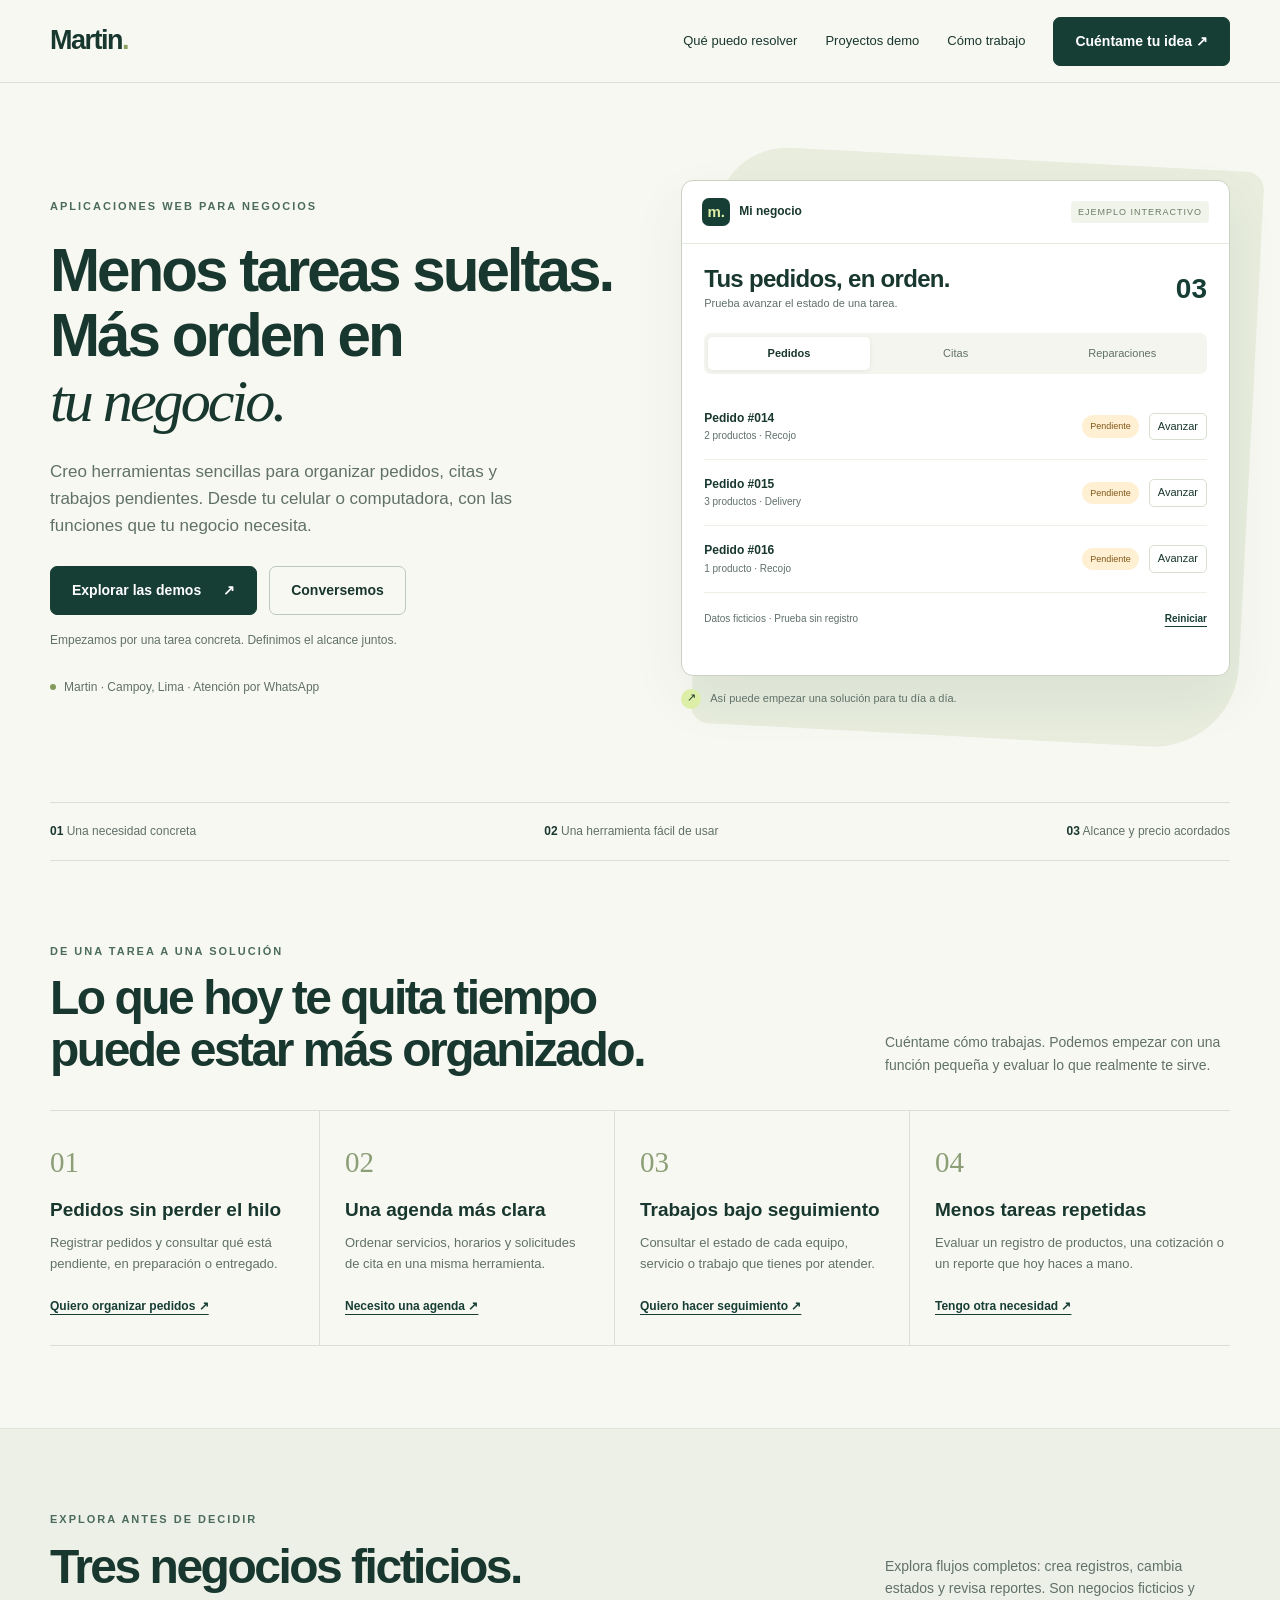
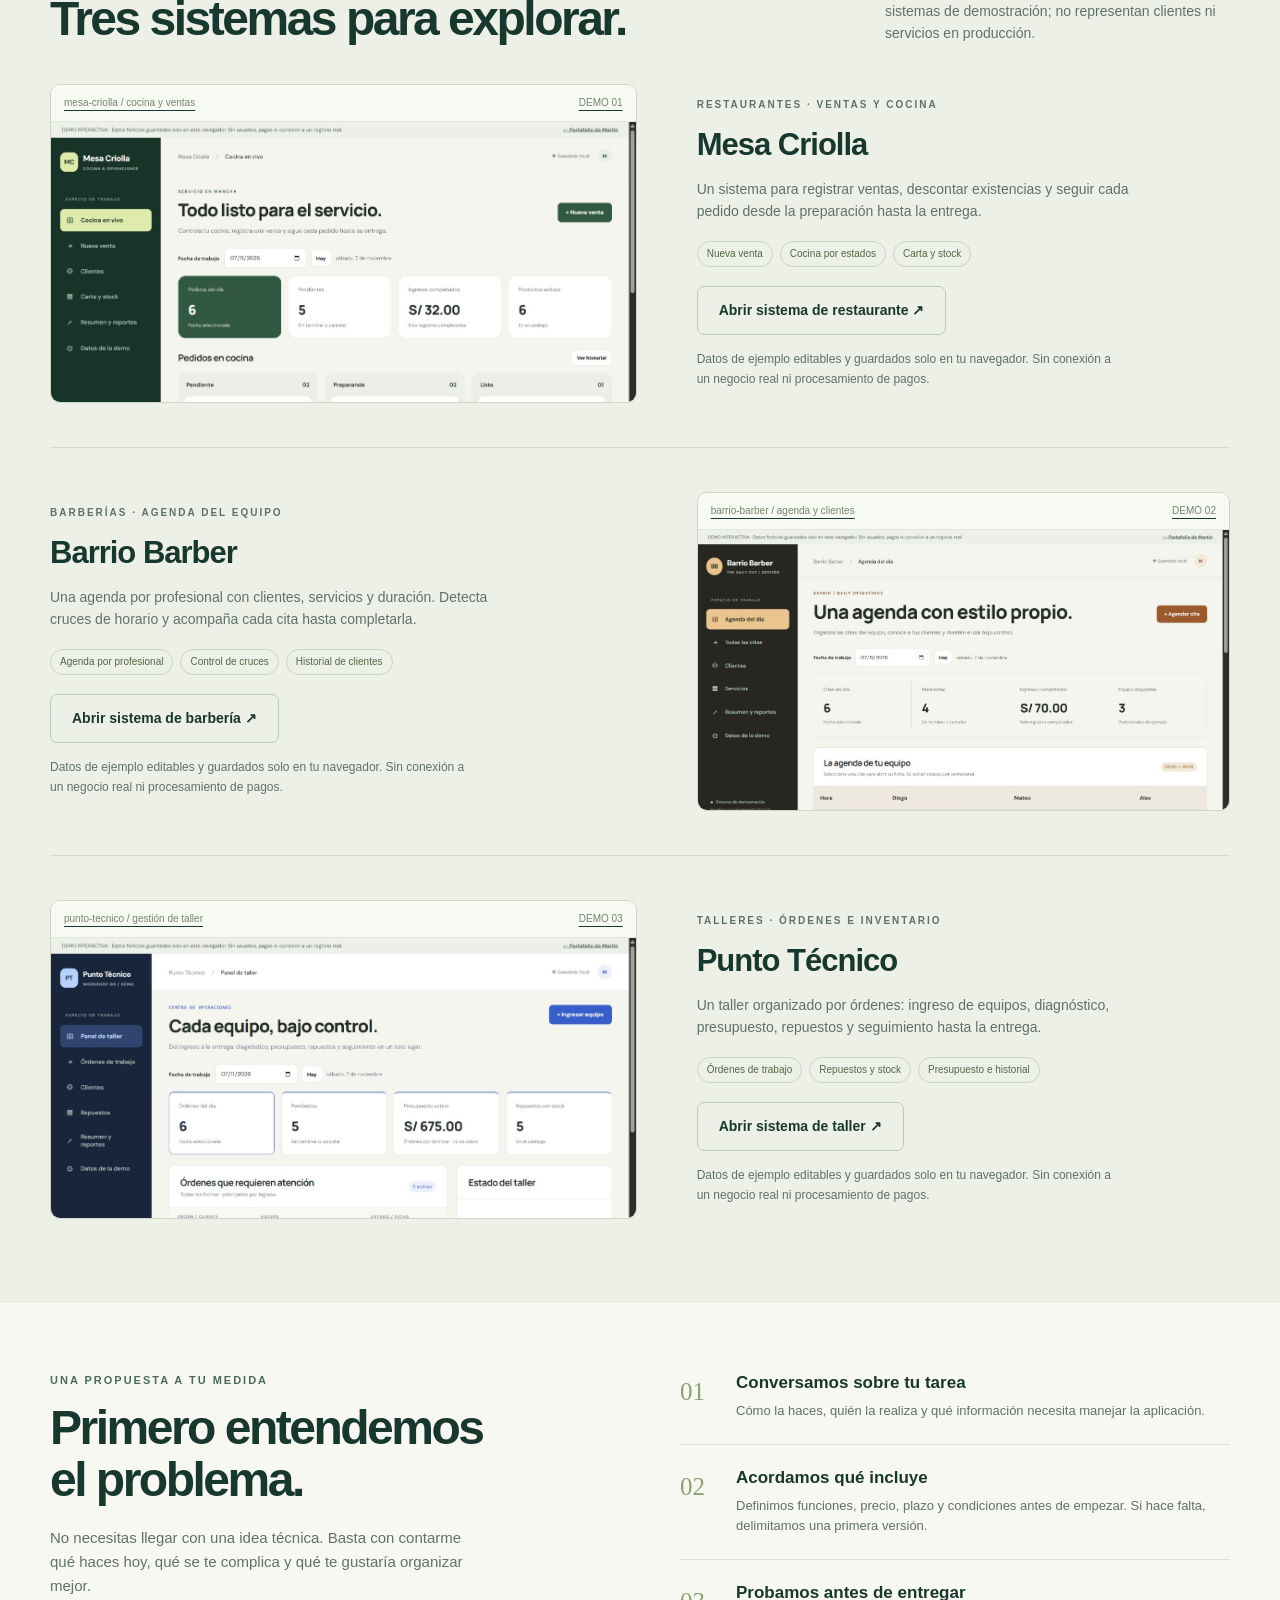
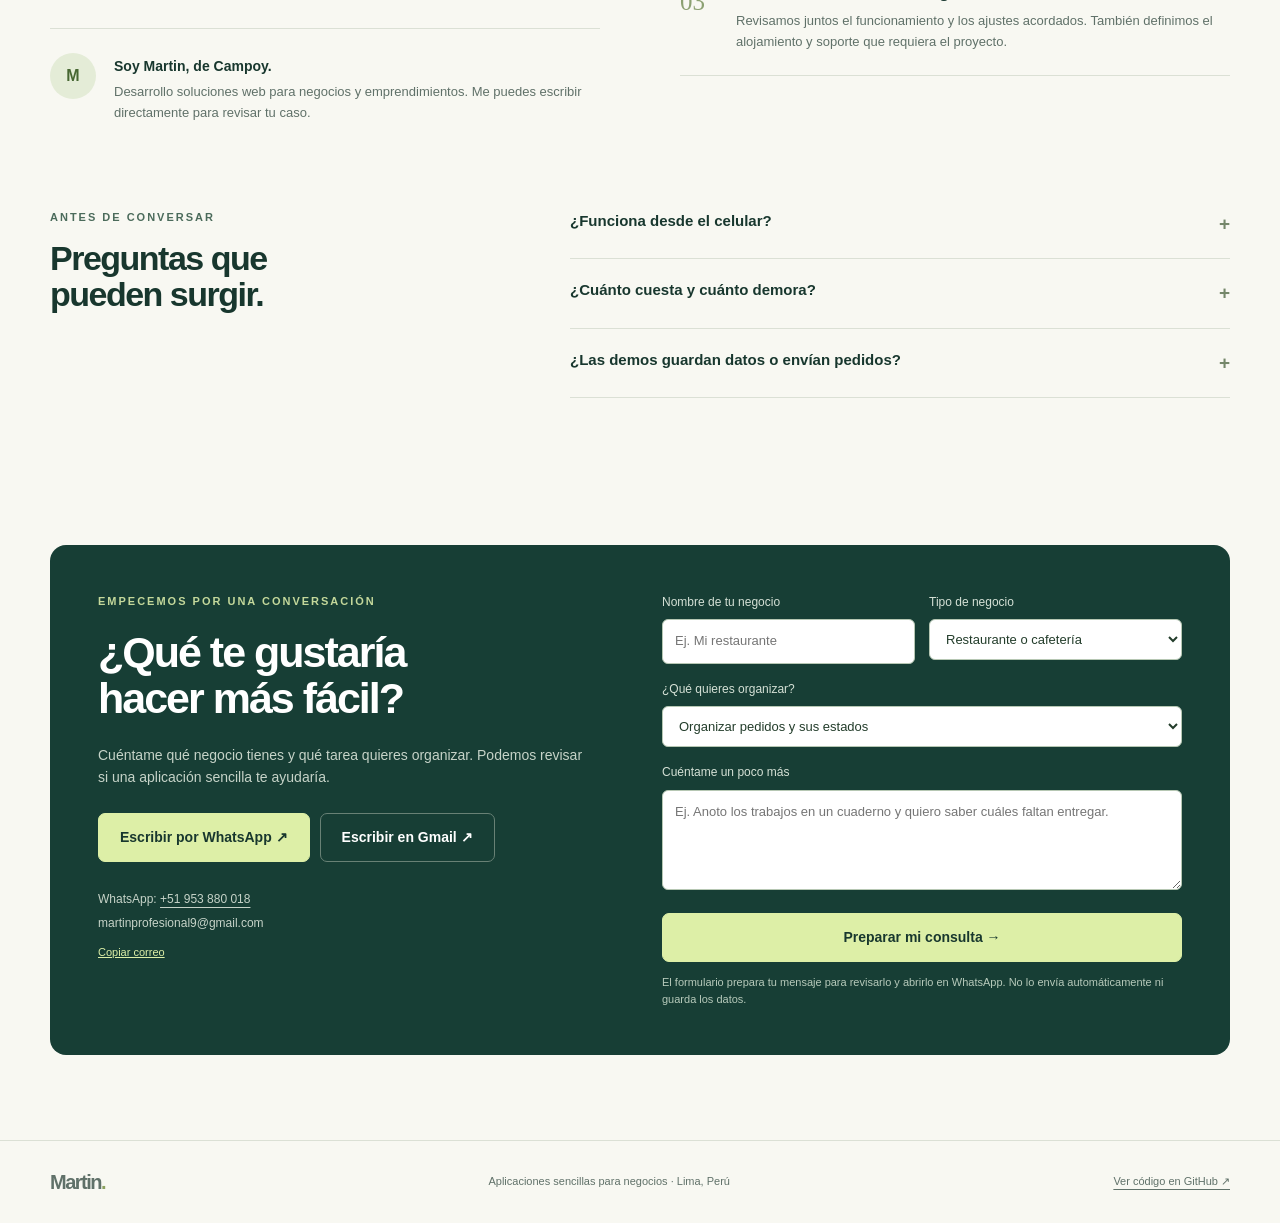
==== commit 3b691f89: "Show full demo system workflows on portfolio" ====
--- a/index.html
+++ b/index.html
@@ -1,27 +1,27 @@
-<!doctype html>
-<html lang="es-PE">
-<head>
-<meta charset="utf-8"><meta name="viewport" content="width=device-width,initial-scale=1">
-<title>Martin · Aplicaciones sencillas para tu negocio</title>
-<meta name="description" content="Aplicaciones web para organizar pedidos, citas y trabajos pendientes. Conoce las demos de Martin y conversemos sobre lo que necesita tu negocio.">
-<meta name="theme-color" content="#173e35"><meta property="og:title" content="Martin · Aplicaciones para negocios"><meta property="og:description" content="Menos tareas sueltas. Más orden en tu negocio. Explora tres demos interactivas.">
-<style>
-:root{--bg:#f8f8f2;--ink:#18372e;--forest:#173e35;--muted:#607169;--border:#dbe0d5;--lime:#ddefa7;--white:#fff;--radius:14px}*{box-sizing:border-box}html{scroll-behavior:smooth;scroll-padding-top:100px}body{margin:0;background:var(--bg);color:var(--ink);font:16px/1.6 'Segoe UI',Arial,sans-serif}button,input,textarea,select{font:inherit}a{color:inherit}button,a{-webkit-tap-highlight-color:transparent}button{cursor:pointer}:focus-visible{outline:3px solid #96af61;outline-offset:5px}button:disabled{cursor:default}a{text-underline-offset:4px}h1,h2,h3,p{margin:0}h1,h2{line-height:1.08;letter-spacing:-2.5px;font-weight:650}h2{font-size:clamp(32px,4vw,48px)}h3{line-height:1.3}section{padding:82px 0}.wrap{width:min(1180px,calc(100% - 64px));margin:auto}.eyebrow{font-size:11px;letter-spacing:2px;font-weight:750;text-transform:uppercase;color:#4b6b5b}.subtle{color:var(--muted)}.small{font-size:12px}.btn{display:inline-flex;align-items:center;justify-content:center;gap:22px;padding:13px 21px;background:var(--forest);border:1px solid var(--forest);border-radius:7px;color:#fff;font-weight:650;font-size:14px;text-decoration:none;line-height:1.5}.btn:hover{background:#285347}.btn.outline{background:transparent;color:var(--ink);border-color:#bcc9b9}.btn.outline:hover{background:#edf0e5}.btn.lime{background:var(--lime);border-color:var(--lime);color:var(--ink)}.btn.lime:hover{background:#e8f5c4}.actions{display:flex;flex-wrap:wrap;align-items:center;gap:12px;margin-top:26px}.skip{position:absolute;top:-80px;background:white;padding:10px;z-index:20}.skip:focus{top:8px}.site-header{position:sticky;top:0;z-index:10;background:#f8f8f2f5;border-bottom:1px solid var(--border);backdrop-filter:blur(10px)}.nav{display:flex;align-items:center;justify-content:space-between;gap:25px;min-height:82px}.brand{font-size:27px;font-weight:750;letter-spacing:-1.5px;text-decoration:none}.brand span{color:#8ba15f}.nav-links{display:flex;gap:28px;align-items:center;font-size:13px}.nav-links>a:not(.btn){text-decoration:none}.nav-links>a:hover{text-decoration:underline}.menu-toggle{display:none;border:1px solid var(--border);background:none;padding:8px 12px;border-radius:6px;color:var(--ink)}.hero{padding:75px 0 65px;display:grid;grid-template-columns:1.05fr 1fr;gap:55px;align-items:center}.hero h1{font-size:clamp(42px,4.7vw,65px);margin:24px 0;letter-spacing:-3px}.hero h1 em{font-family:Georgia,serif;font-weight:400}.hero .lead{font-size:17px;max-width:500px;color:var(--muted)}.hero .small{margin-top:16px}.location{display:flex;align-items:center;gap:8px;font-size:12px;color:var(--muted);margin-top:28px}.location:before{content:'';width:6px;height:6px;background:#849a5d;border-radius:50%}.app-scene{position:relative;padding:22px 0 28px}.app-scene:before{content:'';position:absolute;inset:0 -20px 0 24px;background:#e8edde;border-radius:70px 18px 85px 18px;transform:rotate(3deg)}.app-window{position:relative;background:white;border:1px solid #cad3c3;border-radius:12px;box-shadow:0 22px 55px #193e3510;overflow:hidden}.app-top{display:flex;align-items:center;justify-content:space-between;padding:17px 20px;border-bottom:1px solid #e4e9df;font-size:12px}.app-title{font-weight:750;display:flex;align-items:center;gap:9px}.app-icon{display:grid;place-items:center;background:var(--forest);color:var(--lime);width:28px;height:28px;border-radius:7px;font-size:15px}.demo-badge{font-size:9px;text-transform:uppercase;letter-spacing:1px;color:#6b7b63;background:#f1f4eb;padding:4px 7px;border-radius:4px}.app-body{padding:22px}.app-heading{display:flex;align-items:center;justify-content:space-between;gap:12px}.app-heading h2{font-size:24px;letter-spacing:-.7px}.app-heading p{font-size:11px;color:var(--muted);margin-top:3px}.count{font-size:28px;font-weight:700;color:var(--forest)}.app-tabs{display:flex;gap:5px;background:#f3f5ee;padding:4px;border-radius:7px;margin:20px 0}.app-tabs button{flex:1;font-size:11px;border:0;background:transparent;color:var(--muted);padding:8px 4px;border-radius:5px}.app-tabs button[aria-pressed=true]{background:white;box-shadow:0 1px 5px #12332412;color:var(--ink);font-weight:650}.example-row{display:grid;grid-template-columns:1fr auto auto;gap:10px;align-items:center;padding:15px 0;border-bottom:1px solid #edf0e6;font-size:12px}.example-row strong{font-size:12px}.example-row small{display:block;font-size:10px;color:var(--muted)}.status{font-size:9px;background:#fff0d3;color:#805718;border-radius:30px;padding:4px 8px;white-space:nowrap}.status.done{background:#e9f2db;color:#45612b}.advance{border:1px solid #d7dfce;background:white;color:var(--ink);border-radius:5px;padding:4px 8px;font-size:11px}.advance:hover{background:#f1f4e9}.advance:disabled{border-color:transparent;color:#6b8354;background:#f4f7ee}.app-foot{display:flex;justify-content:space-between;gap:10px;font-size:10px;margin-top:18px;color:var(--muted)}.app-note{position:relative;display:flex;gap:9px;align-items:center;margin-top:13px;font-size:11px;color:var(--muted)}.app-note span{background:var(--lime);color:var(--ink);width:20px;height:20px;text-align:center;border-radius:50%}.benefits{border-block:1px solid var(--border);display:flex;justify-content:space-between;gap:20px;padding:19px 0;font-size:12px;color:var(--muted)}.benefits b{color:var(--ink);font-weight:650}.section-heading{display:flex;align-items:end;justify-content:space-between;gap:40px;margin-bottom:34px}.section-heading h2{margin-top:12px;max-width:650px}.section-heading>p{max-width:345px;font-size:14px;color:var(--muted)}.solutions{display:grid;grid-template-columns:repeat(4,minmax(0,1fr));border-top:1px solid var(--border);border-bottom:1px solid var(--border)}.solution{padding:28px 25px 28px 0;margin-right:25px;border-right:1px solid var(--border);min-width:0}.solution:last-child{border:0;margin:0;padding-right:0}.solution-num{font-family:Georgia,serif;font-size:29px;color:#8b9e75}.solution h3{font-size:19px;margin:13px 0 10px}.solution p{font-size:13px;color:var(--muted)}.text-button{display:inline-block;border:0;background:none;padding:0;margin-top:22px;font-size:12px;font-weight:650;color:var(--forest);text-decoration:underline;text-underline-offset:4px}.projects-section{background:#edf0e6;border-block:1px solid #e0e5d7}.project{display:grid;grid-template-columns:1.1fr 1fr;gap:60px;align-items:center;padding:44px 0;border-bottom:1px solid #d1dac8}.project:last-child{border:0;padding-bottom:0}.project:first-of-type{padding-top:5px}.project-visual{position:relative;min-width:0;border-radius:10px;border:1px solid #cdd6c4;background:white;overflow:hidden}.project-bar{padding:10px 13px;font-size:10px;color:#76856c;background:#f7f9f3;border-bottom:1px solid #e0e7d7;display:flex;justify-content:space-between}.project-visual img{display:block;width:100%;height:280px;object-fit:cover;object-position:top}.project-info .eyebrow{font-size:10px}.project-info h3{font-size:31px;letter-spacing:-1px;margin:12px 0}.project-info>p{color:var(--muted);font-size:14px;max-width:460px}.tags{display:flex;gap:7px;flex-wrap:wrap;margin:19px 0}.tags span{font-size:10px;padding:4px 9px;border:1px solid #c9d4bd;border-radius:30px;color:#526847}.project-info .small{display:block;margin-top:15px;max-width:420px}.project.reverse .project-visual{order:2}.project.reverse .project-info{order:1}.scope{display:grid;grid-template-columns:1fr 1fr;gap:80px;padding:70px 0}.scope h2{margin:13px 0 20px}.scope .intro{color:var(--muted);font-size:15px;max-width:430px}.process-step{display:grid;grid-template-columns:38px 1fr;gap:18px;padding:22px 0;border-bottom:1px solid var(--border)}.process-step:first-child{padding-top:0}.process-step>span{font-family:Georgia,serif;font-size:25px;color:#8ca172}.process-step h3{font-size:17px;margin-bottom:7px}.process-step p{font-size:13px;color:var(--muted)}.about{display:flex;gap:18px;align-items:start;border-top:1px solid var(--border);padding-top:24px;margin-top:30px}.avatar{flex-shrink:0;display:grid;place-items:center;width:46px;height:46px;border-radius:50%;background:#e4ecd7;color:#476732;font-weight:700}.about p{font-size:13px;color:var(--muted);margin-top:4px}.about strong{font-size:14px}.faq{padding-top:15px;display:grid;grid-template-columns:.8fr 1.2fr;gap:80px}.faq h2{font-size:34px;letter-spacing:-1.5px;margin-top:13px}.faq details{border-bottom:1px solid var(--border);padding:19px 0}.faq details:first-child{padding-top:0}.faq summary{font-size:15px;font-weight:650;cursor:pointer;list-style:none;display:flex;justify-content:space-between;gap:20px}.faq summary:after{content:'+';font-size:19px;color:#75876a}.faq details[open] summary:after{content:'−'}.faq details p{font-size:13px;color:var(--muted);padding-top:14px}.contact-section{padding:65px 0 85px}.contact{background:var(--forest);color:white;border-radius:16px;padding:48px;display:grid;grid-template-columns:.95fr 1fr;gap:70px}.contact .eyebrow{color:#c4d89b}.contact h2{margin:18px 0 22px;font-size:43px;letter-spacing:-2px}.contact .intro{font-size:14px;color:#c6d3c8}.contact .direct{display:flex;flex-wrap:wrap;gap:10px;margin:25px 0}.contact .btn.outline{color:white;border-color:#688175}.contact .btn.outline:hover{background:#285247}.contact-address{font-size:12px;color:#c6d3c8;line-height:2;overflow-wrap:anywhere}.copy-email{color:#ddefa7;border:0;background:none;padding:0;font-size:11px;text-decoration:underline;margin-top:9px}.contact small{font-size:11px;color:#b7cabb}.contact label{display:block;font-size:12px;margin:0 0 7px;color:#d5e1d6}.form-row{display:grid;grid-template-columns:1fr 1fr;gap:14px;margin-bottom:16px}.contact input,.contact select,.contact textarea{width:100%;background:#fff;border:1px solid #b6c7b3;border-radius:6px;padding:11px 12px;color:#233d2b;font-size:13px;min-width:0}.contact textarea{resize:vertical;min-height:100px}.contact .field{margin-bottom:16px}.contact form>.btn{width:100%}.contact .form-help{display:block;margin-top:12px;line-height:1.5}.consult-result{padding:16px;border:1px solid #688175;border-radius:7px;margin-top:20px}.consult-result pre{font:12px/1.6 'Segoe UI',sans-serif;white-space:pre-wrap;overflow-wrap:anywhere;margin:0 0 14px;color:#e7efe4}.consult-result .actions{margin:0}.feedback{font-size:11px;min-height:18px;margin-top:8px;color:#ddefa7}footer{border-top:1px solid var(--border);padding:25px 0;font-size:11px;color:var(--muted)}.footer-inner{display:flex;justify-content:space-between;gap:20px;align-items:center}.footer-inner .brand{font-size:20px}.floating-contact{display:none}[hidden]{display:none!important}@media(min-width:1500px){.hero{padding-top:95px;padding-bottom:85px}}@media(max-width:1000px){.hero{gap:30px}.hero h1{font-size:49px}.app-scene:before{right:0}.project{gap:35px}.contact{gap:35px;padding:35px}.contact h2{font-size:36px}.solutions{grid-template-columns:repeat(2,1fr)}.solution:nth-child(2){border-right:0;margin:0}.solution:nth-child(-n+2){border-bottom:1px solid var(--border)}.solution:nth-child(3){padding-top:25px}.solution:nth-child(4){padding-top:25px}.scope,.faq{gap:40px}}@media(max-width:760px){.wrap{width:calc(100% - 40px)}.nav{min-height:68px;flex-wrap:wrap;gap:0}.brand{font-size:25px}.menu-toggle{display:block}.nav-links{display:none;flex-basis:100%;flex-direction:column;align-items:stretch;gap:0;padding:12px 0 20px}.nav-links.open{display:flex}.nav-links>a{padding:12px 0}.nav-links>.btn{margin-top:10px}.hero{display:block;padding:40px 0 32px}.hero h1{font-size:clamp(41px,8.7vw,59px);letter-spacing:-2.5px;margin:19px 0}.hero .lead{font-size:15px}.hero .actions{gap:10px}.hero .btn{font-size:12px;padding:12px 16px}.app-scene{margin-top:35px;padding:12px 0 20px}.app-scene:before{inset:0 0 0 12px}.app-body{padding:18px}.app-top{padding:14px 18px}.app-foot{font-size:9px}.benefits{flex-wrap:wrap;gap:10px 18px;font-size:11px}section{padding:55px 0}.section-heading{display:block;margin-bottom:25px}.section-heading>p{margin-top:20px;max-width:100%;font-size:13px}h2{font-size:34px;letter-spacing:-1.7px}.solution{margin-right:16px;padding:22px 16px 22px 0}.solution h3{font-size:17px}.solution p{font-size:12px}.solution-num{font-size:25px}.text-button{font-size:11px}.project{display:flex;flex-direction:column;align-items:stretch;gap:23px;padding:32px 0}.project.reverse .project-info{order:2}.project.reverse .project-visual{order:1}.project-visual img{height:220px}.project-info h3{font-size:28px}.project-info>p{font-size:13px}.project-info .btn{font-size:13px}.scope,.faq{display:block;padding:55px 0}.scope .intro{font-size:14px}.process{margin-top:35px}.faq{padding-top:0}.faq-list{margin-top:28px}.faq h2{font-size:32px}.contact-section{padding:10px 0 50px}.contact{display:block;border-radius:12px;padding:28px 23px}.contact h2{font-size:36px}.contact form{margin-top:32px;padding-top:28px;border-top:1px solid #4c6c5c}.contact .intro{font-size:13px}.contact .direct{gap:8px}.contact .direct .btn{font-size:12px;padding:11px 14px}.form-row{grid-template-columns:1fr;gap:15px}.footer-inner{align-items:start;flex-wrap:wrap;padding-bottom:70px}.floating-contact{display:flex;position:fixed;bottom:14px;right:18px;z-index:8;box-shadow:0 5px 20px #12332730;padding:11px 17px;font-size:12px}.example-row{gap:6px}.example-row strong{font-size:11px}.status{font-size:8px;padding:4px 6px}.advance{font-size:10px}.app-tabs button{font-size:10px}}@media(prefers-reduced-motion:reduce){html{scroll-behavior:auto}}
-</style>
-</head>
-<body>
-<a class="skip" href="#contenido">Saltar al contenido</a>
-<header class="site-header"><nav class="wrap nav" aria-label="Principal"><a class="brand" href="#">Martin<span>.</span></a><button class="menu-toggle" aria-expanded="false" aria-controls="navigation" type="button">Menú ☰</button><div class="nav-links" id="navigation"><a href="#soluciones">Qué puedo resolver</a><a href="#proyectos">Proyectos demo</a><a href="#proceso">Cómo trabajo</a><a href="#contacto" class="btn">Cuéntame tu idea ↗</a></div></nav></header>
-<main id="contenido">
-<div class="wrap"><div class="hero"><div><p class="eyebrow">Aplicaciones web para negocios</p><h1>Menos tareas sueltas.<br>Más orden en<br><em>tu negocio.</em></h1><p class="lead">Creo herramientas sencillas para organizar pedidos, citas y trabajos pendientes. Desde tu celular o computadora, con las funciones que tu negocio necesita.</p><div class="actions"><a class="btn" href="#proyectos">Explorar las demos <span>↗</span></a><a class="btn outline" href="#contacto">Conversemos</a></div><p class="small subtle">Empezamos por una tarea concreta. Definimos el alcance juntos.</p><p class="location">Martin · Campoy, Lima · Atención por WhatsApp</p></div><div class="app-scene"><div class="app-window"><div class="app-top"><span class="app-title"><span class="app-icon">m.</span> Mi negocio</span><span class="demo-badge">Ejemplo interactivo</span></div><div class="app-body"><div class="app-heading"><div><h2 id="example-title">Tus pedidos, en orden.</h2><p>Prueba avanzar el estado de una tarea.</p></div><span class="count" id="example-count" aria-label="Tareas pendientes">03</span></div><div class="app-tabs" role="group" aria-label="Tipo de ejemplo"><button type="button" data-example="pedidos" aria-pressed="true">Pedidos</button><button type="button" data-example="citas" aria-pressed="false">Citas</button><button type="button" data-example="reparaciones" aria-pressed="false">Reparaciones</button></div><div id="example-rows"></div><div class="app-foot"><span>Datos ficticios · Prueba sin registro</span><button class="text-button" id="reset-example" type="button" style="margin:0;font-size:10px">Reiniciar</button></div><p id="example-status" class="small subtle" role="status" style="min-height:18px;margin-top:8px;font-size:10px"></p></div></div><p class="app-note"><span>↗</span>Así puede empezar una solución para tu día a día.</p></div></div><div class="benefits"><span><b>01</b> Una necesidad concreta</span><span><b>02</b> Una herramienta fácil de usar</span><span><b>03</b> Alcance y precio acordados</span></div></div>
-<section id="soluciones" class="wrap"><div class="section-heading"><div><p class="eyebrow">De una tarea a una solución</p><h2>Lo que hoy te quita tiempo<br>puede estar más organizado.</h2></div><p>Cuéntame cómo trabajas. Podemos empezar con una función pequeña y evaluar lo que realmente te sirve.</p></div><div class="solutions"><article class="solution"><span class="solution-num">01</span><h3>Pedidos sin perder el hilo</h3><p>Registrar pedidos y consultar qué está pendiente, en preparación o entregado.</p><button class="text-button" data-need="Organizar pedidos y sus estados" type="button">Quiero organizar pedidos ↗</button></article><article class="solution"><span class="solution-num">02</span><h3>Una agenda más clara</h3><p>Ordenar servicios, horarios y solicitudes de cita en una misma herramienta.</p><button class="text-button" data-need="Organizar citas y horarios" type="button">Necesito una agenda ↗</button></article><article class="solution"><span class="solution-num">03</span><h3>Trabajos bajo seguimiento</h3><p>Consultar el estado de cada equipo, servicio o trabajo que tienes por atender.</p><button class="text-button" data-need="Dar seguimiento a trabajos o reparaciones" type="button">Quiero hacer seguimiento ↗</button></article><article class="solution"><span class="solution-num">04</span><h3>Menos tareas repetidas</h3><p>Evaluar un registro de productos, una cotización o un reporte que hoy haces a mano.</p><button class="text-button" data-need="Simplificar una tarea repetitiva" type="button">Tengo otra necesidad ↗</button></article></div></section>
-<section id="proyectos" class="projects-section"><div class="wrap"><div class="section-heading"><div><p class="eyebrow">Explora antes de decidir</p><h2>Tres negocios ficticios.<br>Tres formas de probar una idea.</h2></div><p>Estos proyectos son demostraciones interactivas. Puedes abrirlos y probar sus funciones; no representan clientes ni servicios en producción.</p></div>
-<article class="project"><a class="project-visual" href="demos/mesa-criolla/" aria-label="Abrir demo Mesa Criolla"><div class="project-bar"><span>mesa-criolla / carta digital</span><span>DEMO 01</span></div><img src="assets/mesa-criolla.png" width="900" height="750" alt="Carta digital de Mesa Criolla con platos, precios y carrito" loading="lazy"></a><div class="project-info"><p class="eyebrow">Restaurantes · Selección de pedidos</p><h3>Mesa Criolla</h3><p>Una carta donde el cliente explora productos, elige cantidades y revisa el total antes de copiar su pedido.</p><div class="tags"><span>Categorías</span><span>Carrito</span><span>Recojo o delivery</span></div><a class="btn outline" href="demos/mesa-criolla/">Probar carta digital ↗</a><span class="small subtle">En esta demo se copia el resumen. No se envían pedidos ni se procesan pagos.</span></div></article>
-<article class="project reverse"><a class="project-visual" href="demos/barrio-barber/" aria-label="Abrir demo Barrio Barber"><div class="project-bar"><span>barrio-barber / solicitud de cita</span><span>DEMO 02</span></div><img src="assets/barrio-barber.png" width="900" height="940" alt="Reserva guiada de Barrio Barber con selección de servicios y precios" loading="lazy"></a><div class="project-info"><p class="eyebrow">Barberías y salones · Solicitudes de cita</p><h3>Barrio Barber</h3><p>Un recorrido de cinco pasos para elegir servicio, barbero, fecha y horario, y preparar una solicitud clara.</p><div class="tags"><span>Servicios y precios</span><span>Horarios de ejemplo</span><span>Resumen</span></div><a class="btn outline" href="demos/barrio-barber/">Probar solicitud de cita ↗</a><span class="small subtle">Los horarios son ficticios. No se consulta disponibilidad real ni se confirman reservas.</span></div></article>
-<article class="project"><a class="project-visual" href="demos/punto-tecnico/" aria-label="Abrir demo Punto Técnico"><div class="project-bar"><span>punto-tecnico / ficha de consulta</span><span>DEMO 03</span></div><img src="assets/punto-tecnico.png" width="900" height="750" alt="Panel de Punto Técnico con selección de equipo y resumen de consulta" loading="lazy"></a><div class="project-info"><p class="eyebrow">Servicios técnicos · Consultas organizadas</p><h3>Punto Técnico</h3><p>Una ficha para reunir el tipo de equipo, la falla y la modalidad de atención antes de conversar con el técnico.</p><div class="tags"><span>Equipo y servicio</span><span>Descripción de falla</span><span>Ficha para copiar</span></div><a class="btn outline" href="demos/punto-tecnico/">Probar consulta técnica ↗</a><span class="small subtle">Esta demo prepara una consulta. No guarda reparaciones, no calcula diagnósticos y no envía solicitudes.</span></div></article></div></section>
-<section id="proceso" class="wrap scope"><div><p class="eyebrow">Una propuesta a tu medida</p><h2>Primero entendemos<br>el problema.</h2><p class="intro">No necesitas llegar con una idea técnica. Basta con contarme qué haces hoy, qué se te complica y qué te gustaría organizar mejor.</p><div class="about"><span class="avatar">M</span><div><strong>Soy Martin, de Campoy.</strong><p>Desarrollo soluciones web para negocios y emprendimientos. Me puedes escribir directamente para revisar tu caso.</p></div></div></div><div class="process"><article class="process-step"><span>01</span><div><h3>Conversamos sobre tu tarea</h3><p>Cómo la haces, quién la realiza y qué información necesita manejar la aplicación.</p></div></article><article class="process-step"><span>02</span><div><h3>Acordamos qué incluye</h3><p>Definimos funciones, precio, plazo y condiciones antes de empezar. Si hace falta, delimitamos una primera versión.</p></div></article><article class="process-step"><span>03</span><div><h3>Probamos antes de entregar</h3><p>Revisamos juntos el funcionamiento y los ajustes acordados. También definimos el alojamiento y soporte que requiera el proyecto.</p></div></article></div></section>
-<section class="wrap faq"><div><p class="eyebrow">Antes de conversar</p><h2>Preguntas que<br>pueden surgir.</h2></div><div class="faq-list"><details><summary>¿Funciona desde el celular?</summary><p>Podemos plantear una aplicación web adaptable al celular y a la computadora, accesible con un enlace. Si necesitas instalación, cámara, trabajo sin internet u otras funciones del dispositivo, lo revisamos al definir el alcance.</p></details><details><summary>¿Cuánto cuesta y cuánto demora?</summary><p>Depende de las funciones, los datos que se guardarán y las personas que la usarán. Después de conocer tu necesidad, preparo una propuesta con precio y plazo. Los cambios adicionales y el mantenimiento se acuerdan por separado.</p></details><details><summary>¿Las demos guardan datos o envían pedidos?</summary><p>No. Son ejemplos que puedes probar sin registro. Una solución real puede necesitar usuarios, base de datos, permisos y copias de seguridad. Esas funciones se definen y prueban como parte de cada proyecto.</p></details></div></section>
-<section id="contacto" class="wrap contact-section"><div class="contact"><div><p class="eyebrow">Empecemos por una conversación</p><h2>¿Qué te gustaría<br>hacer más fácil?</h2><p class="intro">Cuéntame qué negocio tienes y qué tarea quieres organizar. Podemos revisar si una aplicación sencilla te ayudaría.</p><div class="direct"><a class="btn lime" href="https://wa.me/51953880018?text=Hola%20Martin%2C%20quiero%20conversar%20sobre%20una%20aplicaci%C3%B3n%20para%20mi%20negocio." target="_blank" rel="noopener noreferrer">Escribir por WhatsApp ↗</a><a class="btn outline" href="https://mail.google.com/mail/?view=cm&amp;fs=1&amp;to=martinprofesional9%40gmail.com&amp;su=Consulta%20sobre%20una%20aplicaci%C3%B3n%20para%20mi%20negocio" target="_blank" rel="noopener noreferrer">Escribir en Gmail ↗</a></div><p class="contact-address">WhatsApp: <a href="https://wa.me/51953880018" target="_blank" rel="noopener noreferrer">+51 953 880 018</a><br><span id="contact-email" style="user-select:all">martinprofesional9@gmail.com</span></p><button class="copy-email" id="copy-email" type="button">Copiar correo</button><p class="feedback" id="email-status" role="status"></p></div><form id="brief"><div class="form-row"><div><label for="business">Nombre de tu negocio</label><input id="business" maxlength="100" placeholder="Ej. Mi restaurante" required autocomplete="organization"></div><div><label for="sector">Tipo de negocio</label><select id="sector"><option>Restaurante o cafetería</option><option>Barbería o salón</option><option>Tienda o ferretería</option><option>Servicio técnico</option><option>Otro negocio</option></select></div></div><div class="field"><label for="task">¿Qué quieres organizar?</label><select id="task"><option>Organizar pedidos y sus estados</option><option>Organizar citas y horarios</option><option>Dar seguimiento a trabajos o reparaciones</option><option>Simplificar una tarea repetitiva</option><option>Quiero conversar sobre otra idea</option></select></div><div class="field"><label for="need">Cuéntame un poco más</label><textarea id="need" maxlength="1200" required placeholder="Ej. Anoto los trabajos en un cuaderno y quiero saber cuáles faltan entregar."></textarea></div><button class="btn lime" type="submit">Preparar mi consulta →</button><small class="form-help">El formulario prepara tu mensaje para revisarlo y abrirlo en WhatsApp. No lo envía automáticamente ni guarda los datos.</small><div class="consult-result" id="consult-result" hidden><pre id="brief-result"></pre><div class="actions"><a class="btn lime" id="send-whatsapp" target="_blank" rel="noopener noreferrer">Abrir en WhatsApp ↗</a><button class="btn outline" id="copy" type="button">Copiar consulta</button></div><p class="feedback" id="copy-status" role="status"></p></div></form></div></section>
-</main><footer><div class="wrap footer-inner"><a class="brand" href="#">Martin<span>.</span></a><span>Aplicaciones sencillas para negocios · Lima, Perú</span><a href="https://github.com/CuteToxic/Portafolio" target="_blank" rel="noopener noreferrer">Ver código en GitHub ↗</a></div></footer><a class="btn floating-contact" href="https://wa.me/51953880018?text=Hola%20Martin%2C%20me%20interesa%20una%20aplicaci%C3%B3n%20para%20mi%20negocio." target="_blank" rel="noopener noreferrer">Hablemos por WhatsApp ↗</a>
-<script src="portfolio.js"></script>
-</body></html>
+<!doctype html>
+<html lang="es-PE">
+<head>
+<meta charset="utf-8"><meta name="viewport" content="width=device-width,initial-scale=1">
+<title>Martin · Aplicaciones sencillas para tu negocio</title>
+<meta name="description" content="Aplicaciones web para organizar pedidos, citas y trabajos pendientes. Conoce las demos de Martin y conversemos sobre lo que necesita tu negocio.">
+<meta name="theme-color" content="#173e35"><meta property="og:title" content="Martin · Aplicaciones para negocios"><meta property="og:description" content="Menos tareas sueltas. Más orden en tu negocio. Explora tres demos interactivas.">
+<style>
+:root{--bg:#f8f8f2;--ink:#18372e;--forest:#173e35;--muted:#607169;--border:#dbe0d5;--lime:#ddefa7;--white:#fff;--radius:14px}*{box-sizing:border-box}html{scroll-behavior:smooth;scroll-padding-top:100px}body{margin:0;background:var(--bg);color:var(--ink);font:16px/1.6 'Segoe UI',Arial,sans-serif}button,input,textarea,select{font:inherit}a{color:inherit}button,a{-webkit-tap-highlight-color:transparent}button{cursor:pointer}:focus-visible{outline:3px solid #96af61;outline-offset:5px}button:disabled{cursor:default}a{text-underline-offset:4px}h1,h2,h3,p{margin:0}h1,h2{line-height:1.08;letter-spacing:-2.5px;font-weight:650}h2{font-size:clamp(32px,4vw,48px)}h3{line-height:1.3}section{padding:82px 0}.wrap{width:min(1180px,calc(100% - 64px));margin:auto}.eyebrow{font-size:11px;letter-spacing:2px;font-weight:750;text-transform:uppercase;color:#4b6b5b}.subtle{color:var(--muted)}.small{font-size:12px}.btn{display:inline-flex;align-items:center;justify-content:center;gap:22px;padding:13px 21px;background:var(--forest);border:1px solid var(--forest);border-radius:7px;color:#fff;font-weight:650;font-size:14px;text-decoration:none;line-height:1.5}.btn:hover{background:#285347}.btn.outline{background:transparent;color:var(--ink);border-color:#bcc9b9}.btn.outline:hover{background:#edf0e5}.btn.lime{background:var(--lime);border-color:var(--lime);color:var(--ink)}.btn.lime:hover{background:#e8f5c4}.actions{display:flex;flex-wrap:wrap;align-items:center;gap:12px;margin-top:26px}.skip{position:absolute;top:-80px;background:white;padding:10px;z-index:20}.skip:focus{top:8px}.site-header{position:sticky;top:0;z-index:10;background:#f8f8f2f5;border-bottom:1px solid var(--border);backdrop-filter:blur(10px)}.nav{display:flex;align-items:center;justify-content:space-between;gap:25px;min-height:82px}.brand{font-size:27px;font-weight:750;letter-spacing:-1.5px;text-decoration:none}.brand span{color:#8ba15f}.nav-links{display:flex;gap:28px;align-items:center;font-size:13px}.nav-links>a:not(.btn){text-decoration:none}.nav-links>a:hover{text-decoration:underline}.menu-toggle{display:none;border:1px solid var(--border);background:none;padding:8px 12px;border-radius:6px;color:var(--ink)}.hero{padding:75px 0 65px;display:grid;grid-template-columns:1.05fr 1fr;gap:55px;align-items:center}.hero h1{font-size:clamp(42px,4.7vw,65px);margin:24px 0;letter-spacing:-3px}.hero h1 em{font-family:Georgia,serif;font-weight:400}.hero .lead{font-size:17px;max-width:500px;color:var(--muted)}.hero .small{margin-top:16px}.location{display:flex;align-items:center;gap:8px;font-size:12px;color:var(--muted);margin-top:28px}.location:before{content:'';width:6px;height:6px;background:#849a5d;border-radius:50%}.app-scene{position:relative;padding:22px 0 28px}.app-scene:before{content:'';position:absolute;inset:0 -20px 0 24px;background:#e8edde;border-radius:70px 18px 85px 18px;transform:rotate(3deg)}.app-window{position:relative;background:white;border:1px solid #cad3c3;border-radius:12px;box-shadow:0 22px 55px #193e3510;overflow:hidden}.app-top{display:flex;align-items:center;justify-content:space-between;padding:17px 20px;border-bottom:1px solid #e4e9df;font-size:12px}.app-title{font-weight:750;display:flex;align-items:center;gap:9px}.app-icon{display:grid;place-items:center;background:var(--forest);color:var(--lime);width:28px;height:28px;border-radius:7px;font-size:15px}.demo-badge{font-size:9px;text-transform:uppercase;letter-spacing:1px;color:#6b7b63;background:#f1f4eb;padding:4px 7px;border-radius:4px}.app-body{padding:22px}.app-heading{display:flex;align-items:center;justify-content:space-between;gap:12px}.app-heading h2{font-size:24px;letter-spacing:-.7px}.app-heading p{font-size:11px;color:var(--muted);margin-top:3px}.count{font-size:28px;font-weight:700;color:var(--forest)}.app-tabs{display:flex;gap:5px;background:#f3f5ee;padding:4px;border-radius:7px;margin:20px 0}.app-tabs button{flex:1;font-size:11px;border:0;background:transparent;color:var(--muted);padding:8px 4px;border-radius:5px}.app-tabs button[aria-pressed=true]{background:white;box-shadow:0 1px 5px #12332412;color:var(--ink);font-weight:650}.example-row{display:grid;grid-template-columns:1fr auto auto;gap:10px;align-items:center;padding:15px 0;border-bottom:1px solid #edf0e6;font-size:12px}.example-row strong{font-size:12px}.example-row small{display:block;font-size:10px;color:var(--muted)}.status{font-size:9px;background:#fff0d3;color:#805718;border-radius:30px;padding:4px 8px;white-space:nowrap}.status.done{background:#e9f2db;color:#45612b}.advance{border:1px solid #d7dfce;background:white;color:var(--ink);border-radius:5px;padding:4px 8px;font-size:11px}.advance:hover{background:#f1f4e9}.advance:disabled{border-color:transparent;color:#6b8354;background:#f4f7ee}.app-foot{display:flex;justify-content:space-between;gap:10px;font-size:10px;margin-top:18px;color:var(--muted)}.app-note{position:relative;display:flex;gap:9px;align-items:center;margin-top:13px;font-size:11px;color:var(--muted)}.app-note span{background:var(--lime);color:var(--ink);width:20px;height:20px;text-align:center;border-radius:50%}.benefits{border-block:1px solid var(--border);display:flex;justify-content:space-between;gap:20px;padding:19px 0;font-size:12px;color:var(--muted)}.benefits b{color:var(--ink);font-weight:650}.section-heading{display:flex;align-items:end;justify-content:space-between;gap:40px;margin-bottom:34px}.section-heading h2{margin-top:12px;max-width:650px}.section-heading>p{max-width:345px;font-size:14px;color:var(--muted)}.solutions{display:grid;grid-template-columns:repeat(4,minmax(0,1fr));border-top:1px solid var(--border);border-bottom:1px solid var(--border)}.solution{padding:28px 25px 28px 0;margin-right:25px;border-right:1px solid var(--border);min-width:0}.solution:last-child{border:0;margin:0;padding-right:0}.solution-num{font-family:Georgia,serif;font-size:29px;color:#8b9e75}.solution h3{font-size:19px;margin:13px 0 10px}.solution p{font-size:13px;color:var(--muted)}.text-button{display:inline-block;border:0;background:none;padding:0;margin-top:22px;font-size:12px;font-weight:650;color:var(--forest);text-decoration:underline;text-underline-offset:4px}.projects-section{background:#edf0e6;border-block:1px solid #e0e5d7}.project{display:grid;grid-template-columns:1.1fr 1fr;gap:60px;align-items:center;padding:44px 0;border-bottom:1px solid #d1dac8}.project:last-child{border:0;padding-bottom:0}.project:first-of-type{padding-top:5px}.project-visual{position:relative;min-width:0;border-radius:10px;border:1px solid #cdd6c4;background:white;overflow:hidden}.project-bar{padding:10px 13px;font-size:10px;color:#76856c;background:#f7f9f3;border-bottom:1px solid #e0e7d7;display:flex;justify-content:space-between}.project-visual img{display:block;width:100%;height:280px;object-fit:cover;object-position:top}.project-info .eyebrow{font-size:10px}.project-info h3{font-size:31px;letter-spacing:-1px;margin:12px 0}.project-info>p{color:var(--muted);font-size:14px;max-width:460px}.tags{display:flex;gap:7px;flex-wrap:wrap;margin:19px 0}.tags span{font-size:10px;padding:4px 9px;border:1px solid #c9d4bd;border-radius:30px;color:#526847}.project-info .small{display:block;margin-top:15px;max-width:420px}.project.reverse .project-visual{order:2}.project.reverse .project-info{order:1}.scope{display:grid;grid-template-columns:1fr 1fr;gap:80px;padding:70px 0}.scope h2{margin:13px 0 20px}.scope .intro{color:var(--muted);font-size:15px;max-width:430px}.process-step{display:grid;grid-template-columns:38px 1fr;gap:18px;padding:22px 0;border-bottom:1px solid var(--border)}.process-step:first-child{padding-top:0}.process-step>span{font-family:Georgia,serif;font-size:25px;color:#8ca172}.process-step h3{font-size:17px;margin-bottom:7px}.process-step p{font-size:13px;color:var(--muted)}.about{display:flex;gap:18px;align-items:start;border-top:1px solid var(--border);padding-top:24px;margin-top:30px}.avatar{flex-shrink:0;display:grid;place-items:center;width:46px;height:46px;border-radius:50%;background:#e4ecd7;color:#476732;font-weight:700}.about p{font-size:13px;color:var(--muted);margin-top:4px}.about strong{font-size:14px}.faq{padding-top:15px;display:grid;grid-template-columns:.8fr 1.2fr;gap:80px}.faq h2{font-size:34px;letter-spacing:-1.5px;margin-top:13px}.faq details{border-bottom:1px solid var(--border);padding:19px 0}.faq details:first-child{padding-top:0}.faq summary{font-size:15px;font-weight:650;cursor:pointer;list-style:none;display:flex;justify-content:space-between;gap:20px}.faq summary:after{content:'+';font-size:19px;color:#75876a}.faq details[open] summary:after{content:'−'}.faq details p{font-size:13px;color:var(--muted);padding-top:14px}.contact-section{padding:65px 0 85px}.contact{background:var(--forest);color:white;border-radius:16px;padding:48px;display:grid;grid-template-columns:.95fr 1fr;gap:70px}.contact .eyebrow{color:#c4d89b}.contact h2{margin:18px 0 22px;font-size:43px;letter-spacing:-2px}.contact .intro{font-size:14px;color:#c6d3c8}.contact .direct{display:flex;flex-wrap:wrap;gap:10px;margin:25px 0}.contact .btn.outline{color:white;border-color:#688175}.contact .btn.outline:hover{background:#285247}.contact-address{font-size:12px;color:#c6d3c8;line-height:2;overflow-wrap:anywhere}.copy-email{color:#ddefa7;border:0;background:none;padding:0;font-size:11px;text-decoration:underline;margin-top:9px}.contact small{font-size:11px;color:#b7cabb}.contact label{display:block;font-size:12px;margin:0 0 7px;color:#d5e1d6}.form-row{display:grid;grid-template-columns:1fr 1fr;gap:14px;margin-bottom:16px}.contact input,.contact select,.contact textarea{width:100%;background:#fff;border:1px solid #b6c7b3;border-radius:6px;padding:11px 12px;color:#233d2b;font-size:13px;min-width:0}.contact textarea{resize:vertical;min-height:100px}.contact .field{margin-bottom:16px}.contact form>.btn{width:100%}.contact .form-help{display:block;margin-top:12px;line-height:1.5}.consult-result{padding:16px;border:1px solid #688175;border-radius:7px;margin-top:20px}.consult-result pre{font:12px/1.6 'Segoe UI',sans-serif;white-space:pre-wrap;overflow-wrap:anywhere;margin:0 0 14px;color:#e7efe4}.consult-result .actions{margin:0}.feedback{font-size:11px;min-height:18px;margin-top:8px;color:#ddefa7}footer{border-top:1px solid var(--border);padding:25px 0;font-size:11px;color:var(--muted)}.footer-inner{display:flex;justify-content:space-between;gap:20px;align-items:center}.footer-inner .brand{font-size:20px}.floating-contact{display:none}[hidden]{display:none!important}@media(min-width:1500px){.hero{padding-top:95px;padding-bottom:85px}}@media(max-width:1000px){.hero{gap:30px}.hero h1{font-size:49px}.app-scene:before{right:0}.project{gap:35px}.contact{gap:35px;padding:35px}.contact h2{font-size:36px}.solutions{grid-template-columns:repeat(2,1fr)}.solution:nth-child(2){border-right:0;margin:0}.solution:nth-child(-n+2){border-bottom:1px solid var(--border)}.solution:nth-child(3){padding-top:25px}.solution:nth-child(4){padding-top:25px}.scope,.faq{gap:40px}}@media(max-width:760px){.wrap{width:calc(100% - 40px)}.nav{min-height:68px;flex-wrap:wrap;gap:0}.brand{font-size:25px}.menu-toggle{display:block}.nav-links{display:none;flex-basis:100%;flex-direction:column;align-items:stretch;gap:0;padding:12px 0 20px}.nav-links.open{display:flex}.nav-links>a{padding:12px 0}.nav-links>.btn{margin-top:10px}.hero{display:block;padding:40px 0 32px}.hero h1{font-size:clamp(41px,8.7vw,59px);letter-spacing:-2.5px;margin:19px 0}.hero .lead{font-size:15px}.hero .actions{gap:10px}.hero .btn{font-size:12px;padding:12px 16px}.app-scene{margin-top:35px;padding:12px 0 20px}.app-scene:before{inset:0 0 0 12px}.app-body{padding:18px}.app-top{padding:14px 18px}.app-foot{font-size:9px}.benefits{flex-wrap:wrap;gap:10px 18px;font-size:11px}section{padding:55px 0}.section-heading{display:block;margin-bottom:25px}.section-heading>p{margin-top:20px;max-width:100%;font-size:13px}h2{font-size:34px;letter-spacing:-1.7px}.solution{margin-right:16px;padding:22px 16px 22px 0}.solution h3{font-size:17px}.solution p{font-size:12px}.solution-num{font-size:25px}.text-button{font-size:11px}.project{display:flex;flex-direction:column;align-items:stretch;gap:23px;padding:32px 0}.project.reverse .project-info{order:2}.project.reverse .project-visual{order:1}.project-visual img{height:220px}.project-info h3{font-size:28px}.project-info>p{font-size:13px}.project-info .btn{font-size:13px}.scope,.faq{display:block;padding:55px 0}.scope .intro{font-size:14px}.process{margin-top:35px}.faq{padding-top:0}.faq-list{margin-top:28px}.faq h2{font-size:32px}.contact-section{padding:10px 0 50px}.contact{display:block;border-radius:12px;padding:28px 23px}.contact h2{font-size:36px}.contact form{margin-top:32px;padding-top:28px;border-top:1px solid #4c6c5c}.contact .intro{font-size:13px}.contact .direct{gap:8px}.contact .direct .btn{font-size:12px;padding:11px 14px}.form-row{grid-template-columns:1fr;gap:15px}.footer-inner{align-items:start;flex-wrap:wrap;padding-bottom:70px}.floating-contact{display:flex;position:fixed;bottom:14px;right:18px;z-index:8;box-shadow:0 5px 20px #12332730;padding:11px 17px;font-size:12px}.example-row{gap:6px}.example-row strong{font-size:11px}.status{font-size:8px;padding:4px 6px}.advance{font-size:10px}.app-tabs button{font-size:10px}}@media(prefers-reduced-motion:reduce){html{scroll-behavior:auto}}
+</style>
+</head>
+<body>
+<a class="skip" href="#contenido">Saltar al contenido</a>
+<header class="site-header"><nav class="wrap nav" aria-label="Principal"><a class="brand" href="#">Martin<span>.</span></a><button class="menu-toggle" aria-expanded="false" aria-controls="navigation" type="button">Menú ☰</button><div class="nav-links" id="navigation"><a href="#soluciones">Qué puedo resolver</a><a href="#proyectos">Proyectos demo</a><a href="#proceso">Cómo trabajo</a><a href="#contacto" class="btn">Cuéntame tu idea ↗</a></div></nav></header>
+<main id="contenido">
+<div class="wrap"><div class="hero"><div><p class="eyebrow">Aplicaciones web para negocios</p><h1>Menos tareas sueltas.<br>Más orden en<br><em>tu negocio.</em></h1><p class="lead">Creo herramientas sencillas para organizar pedidos, citas y trabajos pendientes. Desde tu celular o computadora, con las funciones que tu negocio necesita.</p><div class="actions"><a class="btn" href="#proyectos">Explorar las demos <span>↗</span></a><a class="btn outline" href="#contacto">Conversemos</a></div><p class="small subtle">Empezamos por una tarea concreta. Definimos el alcance juntos.</p><p class="location">Martin · Campoy, Lima · Atención por WhatsApp</p></div><div class="app-scene"><div class="app-window"><div class="app-top"><span class="app-title"><span class="app-icon">m.</span> Mi negocio</span><span class="demo-badge">Ejemplo interactivo</span></div><div class="app-body"><div class="app-heading"><div><h2 id="example-title">Tus pedidos, en orden.</h2><p>Prueba avanzar el estado de una tarea.</p></div><span class="count" id="example-count" aria-label="Tareas pendientes">03</span></div><div class="app-tabs" role="group" aria-label="Tipo de ejemplo"><button type="button" data-example="pedidos" aria-pressed="true">Pedidos</button><button type="button" data-example="citas" aria-pressed="false">Citas</button><button type="button" data-example="reparaciones" aria-pressed="false">Reparaciones</button></div><div id="example-rows"></div><div class="app-foot"><span>Datos ficticios · Prueba sin registro</span><button class="text-button" id="reset-example" type="button" style="margin:0;font-size:10px">Reiniciar</button></div><p id="example-status" class="small subtle" role="status" style="min-height:18px;margin-top:8px;font-size:10px"></p></div></div><p class="app-note"><span>↗</span>Así puede empezar una solución para tu día a día.</p></div></div><div class="benefits"><span><b>01</b> Una necesidad concreta</span><span><b>02</b> Una herramienta fácil de usar</span><span><b>03</b> Alcance y precio acordados</span></div></div>
+<section id="soluciones" class="wrap"><div class="section-heading"><div><p class="eyebrow">De una tarea a una solución</p><h2>Lo que hoy te quita tiempo<br>puede estar más organizado.</h2></div><p>Cuéntame cómo trabajas. Podemos empezar con una función pequeña y evaluar lo que realmente te sirve.</p></div><div class="solutions"><article class="solution"><span class="solution-num">01</span><h3>Pedidos sin perder el hilo</h3><p>Registrar pedidos y consultar qué está pendiente, en preparación o entregado.</p><button class="text-button" data-need="Organizar pedidos y sus estados" type="button">Quiero organizar pedidos ↗</button></article><article class="solution"><span class="solution-num">02</span><h3>Una agenda más clara</h3><p>Ordenar servicios, horarios y solicitudes de cita en una misma herramienta.</p><button class="text-button" data-need="Organizar citas y horarios" type="button">Necesito una agenda ↗</button></article><article class="solution"><span class="solution-num">03</span><h3>Trabajos bajo seguimiento</h3><p>Consultar el estado de cada equipo, servicio o trabajo que tienes por atender.</p><button class="text-button" data-need="Dar seguimiento a trabajos o reparaciones" type="button">Quiero hacer seguimiento ↗</button></article><article class="solution"><span class="solution-num">04</span><h3>Menos tareas repetidas</h3><p>Evaluar un registro de productos, una cotización o un reporte que hoy haces a mano.</p><button class="text-button" data-need="Simplificar una tarea repetitiva" type="button">Tengo otra necesidad ↗</button></article></div></section>
+<section id="proyectos" class="projects-section"><div class="wrap"><div class="section-heading"><div><p class="eyebrow">Explora antes de decidir</p><h2>Tres negocios ficticios.<br>Tres sistemas para explorar.</h2></div><p>Explora flujos completos: crea registros, cambia estados y revisa reportes. Son negocios ficticios y sistemas de demostración; no representan clientes ni servicios en producción.</p></div>
+<article class="project"><a class="project-visual" href="demos/mesa-criolla/" aria-label="Abrir demo Mesa Criolla"><div class="project-bar"><span>mesa-criolla / cocina y ventas</span><span>DEMO 01</span></div><img src="assets/mesa-criolla.png" width="1265" height="712" alt="Panel de Mesa Criolla con pedidos y control de cocina" loading="lazy"></a><div class="project-info"><p class="eyebrow">Restaurantes · Ventas y cocina</p><h3>Mesa Criolla</h3><p>Un sistema para registrar ventas, descontar existencias y seguir cada pedido desde la preparación hasta la entrega.</p><div class="tags"><span>Nueva venta</span><span>Cocina por estados</span><span>Carta y stock</span></div><a class="btn outline" href="demos/mesa-criolla/">Abrir sistema de restaurante ↗</a><span class="small subtle">Datos de ejemplo editables y guardados solo en tu navegador. Sin conexión a un negocio real ni procesamiento de pagos.</span></div></article>
+<article class="project reverse"><a class="project-visual" href="demos/barrio-barber/" aria-label="Abrir demo Barrio Barber"><div class="project-bar"><span>barrio-barber / agenda y clientes</span><span>DEMO 02</span></div><img src="assets/barrio-barber.png" width="1265" height="712" alt="Agenda de Barrio Barber con citas por horario y profesional" loading="lazy"></a><div class="project-info"><p class="eyebrow">Barberías · Agenda del equipo</p><h3>Barrio Barber</h3><p>Una agenda por profesional con clientes, servicios y duración. Detecta cruces de horario y acompaña cada cita hasta completarla.</p><div class="tags"><span>Agenda por profesional</span><span>Control de cruces</span><span>Historial de clientes</span></div><a class="btn outline" href="demos/barrio-barber/">Abrir sistema de barbería ↗</a><span class="small subtle">Datos de ejemplo editables y guardados solo en tu navegador. Sin conexión a un negocio real ni procesamiento de pagos.</span></div></article>
+<article class="project"><a class="project-visual" href="demos/punto-tecnico/" aria-label="Abrir demo Punto Técnico"><div class="project-bar"><span>punto-tecnico / gestión de taller</span><span>DEMO 03</span></div><img src="assets/punto-tecnico.png" width="1265" height="712" alt="Panel de Punto Técnico con órdenes de reparación y estados" loading="lazy"></a><div class="project-info"><p class="eyebrow">Talleres · Órdenes e inventario</p><h3>Punto Técnico</h3><p>Un taller organizado por órdenes: ingreso de equipos, diagnóstico, presupuesto, repuestos y seguimiento hasta la entrega.</p><div class="tags"><span>Órdenes de trabajo</span><span>Repuestos y stock</span><span>Presupuesto e historial</span></div><a class="btn outline" href="demos/punto-tecnico/">Abrir sistema de taller ↗</a><span class="small subtle">Datos de ejemplo editables y guardados solo en tu navegador. Sin conexión a un negocio real ni procesamiento de pagos.</span></div></article></div></section>
+<section id="proceso" class="wrap scope"><div><p class="eyebrow">Una propuesta a tu medida</p><h2>Primero entendemos<br>el problema.</h2><p class="intro">No necesitas llegar con una idea técnica. Basta con contarme qué haces hoy, qué se te complica y qué te gustaría organizar mejor.</p><div class="about"><span class="avatar">M</span><div><strong>Soy Martin, de Campoy.</strong><p>Desarrollo soluciones web para negocios y emprendimientos. Me puedes escribir directamente para revisar tu caso.</p></div></div></div><div class="process"><article class="process-step"><span>01</span><div><h3>Conversamos sobre tu tarea</h3><p>Cómo la haces, quién la realiza y qué información necesita manejar la aplicación.</p></div></article><article class="process-step"><span>02</span><div><h3>Acordamos qué incluye</h3><p>Definimos funciones, precio, plazo y condiciones antes de empezar. Si hace falta, delimitamos una primera versión.</p></div></article><article class="process-step"><span>03</span><div><h3>Probamos antes de entregar</h3><p>Revisamos juntos el funcionamiento y los ajustes acordados. También definimos el alojamiento y soporte que requiera el proyecto.</p></div></article></div></section>
+<section class="wrap faq"><div><p class="eyebrow">Antes de conversar</p><h2>Preguntas que<br>pueden surgir.</h2></div><div class="faq-list"><details><summary>¿Funciona desde el celular?</summary><p>Podemos plantear una aplicación web adaptable al celular y a la computadora, accesible con un enlace. Si necesitas instalación, cámara, trabajo sin internet u otras funciones del dispositivo, lo revisamos al definir el alcance.</p></details><details><summary>¿Cuánto cuesta y cuánto demora?</summary><p>Depende de las funciones, los datos que se guardarán y las personas que la usarán. Después de conocer tu necesidad, preparo una propuesta con precio y plazo. Los cambios adicionales y el mantenimiento se acuerdan por separado.</p></details><details><summary>¿Las demos guardan datos o envían pedidos?</summary><p>Las tres demos guardan tus cambios solo en este navegador. Puedes crear registros, avanzar estados, exportar datos y restablecer los ejemplos. No envían mensajes, no procesan pagos ni sincronizan datos entre dispositivos. Una versión para un negocio real requiere definir usuarios, base de datos, permisos y copias de seguridad.</p></details></div></section>
+<section id="contacto" class="wrap contact-section"><div class="contact"><div><p class="eyebrow">Empecemos por una conversación</p><h2>¿Qué te gustaría<br>hacer más fácil?</h2><p class="intro">Cuéntame qué negocio tienes y qué tarea quieres organizar. Podemos revisar si una aplicación sencilla te ayudaría.</p><div class="direct"><a class="btn lime" href="https://wa.me/51953880018?text=Hola%20Martin%2C%20quiero%20conversar%20sobre%20una%20aplicaci%C3%B3n%20para%20mi%20negocio." target="_blank" rel="noopener noreferrer">Escribir por WhatsApp ↗</a><a class="btn outline" href="https://mail.google.com/mail/?view=cm&amp;fs=1&amp;to=martinprofesional9%40gmail.com&amp;su=Consulta%20sobre%20una%20aplicaci%C3%B3n%20para%20mi%20negocio" target="_blank" rel="noopener noreferrer">Escribir en Gmail ↗</a></div><p class="contact-address">WhatsApp: <a href="https://wa.me/51953880018" target="_blank" rel="noopener noreferrer">+51 953 880 018</a><br><span id="contact-email" style="user-select:all">martinprofesional9@gmail.com</span></p><button class="copy-email" id="copy-email" type="button">Copiar correo</button><p class="feedback" id="email-status" role="status"></p></div><form id="brief"><div class="form-row"><div><label for="business">Nombre de tu negocio</label><input id="business" maxlength="100" placeholder="Ej. Mi restaurante" required autocomplete="organization"></div><div><label for="sector">Tipo de negocio</label><select id="sector"><option>Restaurante o cafetería</option><option>Barbería o salón</option><option>Tienda o ferretería</option><option>Servicio técnico</option><option>Otro negocio</option></select></div></div><div class="field"><label for="task">¿Qué quieres organizar?</label><select id="task"><option>Organizar pedidos y sus estados</option><option>Organizar citas y horarios</option><option>Dar seguimiento a trabajos o reparaciones</option><option>Simplificar una tarea repetitiva</option><option>Quiero conversar sobre otra idea</option></select></div><div class="field"><label for="need">Cuéntame un poco más</label><textarea id="need" maxlength="1200" required placeholder="Ej. Anoto los trabajos en un cuaderno y quiero saber cuáles faltan entregar."></textarea></div><button class="btn lime" type="submit">Preparar mi consulta →</button><small class="form-help">El formulario prepara tu mensaje para revisarlo y abrirlo en WhatsApp. No lo envía automáticamente ni guarda los datos.</small><div class="consult-result" id="consult-result" hidden><pre id="brief-result"></pre><div class="actions"><a class="btn lime" id="send-whatsapp" target="_blank" rel="noopener noreferrer">Abrir en WhatsApp ↗</a><button class="btn outline" id="copy" type="button">Copiar consulta</button></div><p class="feedback" id="copy-status" role="status"></p></div></form></div></section>
+</main><footer><div class="wrap footer-inner"><a class="brand" href="#">Martin<span>.</span></a><span>Aplicaciones sencillas para negocios · Lima, Perú</span><a href="https://github.com/CuteToxic/Portafolio" target="_blank" rel="noopener noreferrer">Ver código en GitHub ↗</a></div></footer><a class="btn floating-contact" href="https://wa.me/51953880018?text=Hola%20Martin%2C%20me%20interesa%20una%20aplicaci%C3%B3n%20para%20mi%20negocio." target="_blank" rel="noopener noreferrer">Hablemos por WhatsApp ↗</a>
+<script src="portfolio.js"></script>
+</body></html>
